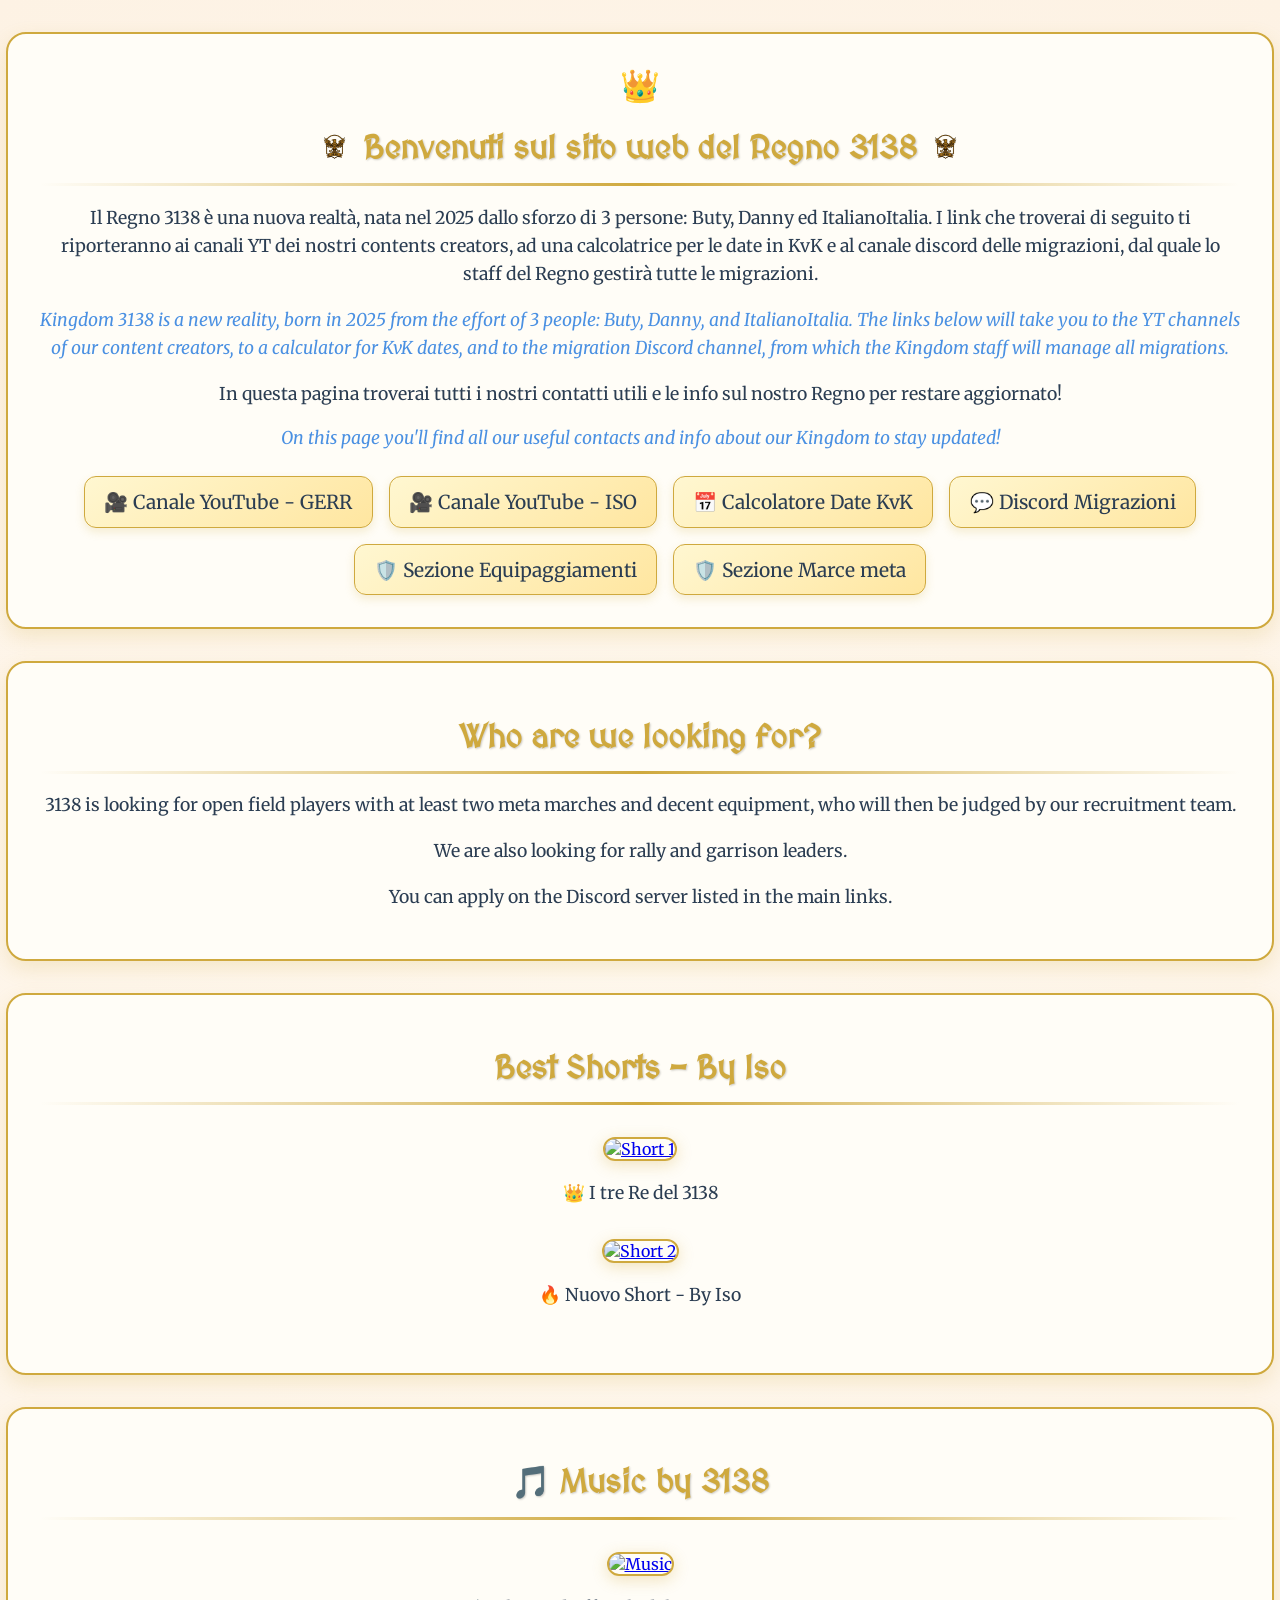
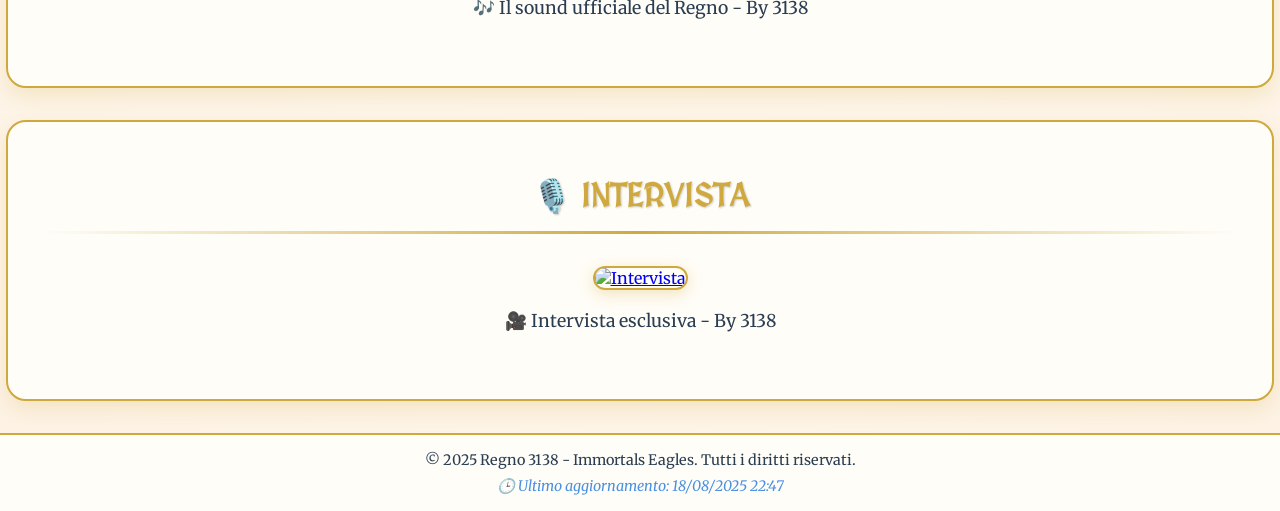
==== index.html @ 0a2ce24f "Update index.html" ====
<!DOCTYPE html>
<html lang="it">
<head>
  <meta charset="UTF-8" />
  <meta name="viewport" content="width=device-width, initial-scale=1" />
  <title>Regno 3138 - Immortals Eagles</title>
  <link href="https://fonts.googleapis.com/css2?family=MedievalSharp&family=Merriweather&display=swap" rel="stylesheet" />
  <style>
    body {
      margin: 0;
      font-family: 'Merriweather', serif;
      background: radial-gradient(circle, #fff9f0 0%, #fdf2e4 100%);
      color: #2b3d52;
      text-align: center;
    }

    h1 {
      font-family: 'MedievalSharp', cursive;
      color: #cfa93e;
      text-shadow: 1px 1px 2px rgba(0,0,0,0.2);
      position: relative;
      margin-bottom: 1rem;
      display: flex;
      align-items: center;
      justify-content: center;
      gap: 10px;
      flex-wrap: wrap;
    }

    h1::before, h1::after {
      content: "";
      position: absolute;
      top: 50%;
      width: 40%;
      height: 2px;
      background: #cfa93e;
    }
    h1::before { left: -45%; }
    h1::after { right: -45%; }

    .title-logo {
      height: 40px;              
      vertical-align: middle;    
      margin: 0 5px;            
      transition: all 0.3s ease; 
    }

    .title-logo:hover {
      filter: drop-shadow(0 0 8px gold);
      transform: scale(1.1);
    }

    @media (max-width: 768px) {
      h1::before, h1::after { width: 25%; }
      .title-logo {
        height: 200px;            
        margin: 0 3px;
      }
    }

    .section-icon {
      font-size: 2rem;
      display: block;
      margin-bottom: 0.5rem;
    }

    .decorative-line {
      width: 100%;
      height: 3px;
      background: linear-gradient(to right, transparent, #cfa93e, transparent);
      margin: 1rem 0;
    }

    .content {
      background: #fffdf7;
      max-width: 1200px;
      margin: 2rem auto;
      padding: 2rem;
      border-radius: 20px;
      border: 2px solid #cfa93e;
      box-shadow: 0 8px 20px rgba(207,169,62,0.2);
      position: relative;
    }

    .content p, .english {
      font-size: 1.1rem;
      line-height: 1.6;
      margin-bottom: 1rem;
    }

    .english {
      font-style: italic;
      color: #4a90e2;
    }

    .links {
      display: flex;
      flex-wrap: wrap;
      justify-content: center;
      gap: 1rem;
      margin-top: 1.5rem;
    }

    .links a, .equip-btn, .marcemeta-btn {
      text-decoration: none;
      font-size: 1.2rem;
      color: #2b3d52;
      background: linear-gradient(145deg, #fff7d1, #ffe6a0);
      border: 1px solid #cfa93e;
      padding: 0.8rem 1.2rem;
      border-radius: 12px;
      transition: all 0.3s ease;
      box-shadow: 0 4px 10px rgba(207,169,62,0.2);
    }

    .links a:hover, .equip-btn:hover, .marcemeta-btn:hover {
      box-shadow: 0 0 20px rgba(207,169,62,0.6);
      transform: translateY(-2px);
    }

    .video-thumb {
      margin: 2rem 0;
      position: relative;
    }

    .video-thumb img {
      max-width: 100%;
      border-radius: 12px;
      border: 2px solid #cfa93e;
      box-shadow: 0 4px 15px rgba(207,169,62,0.3);
      transition: all 0.3s ease;
      cursor: pointer;
    }

    .video-thumb img:hover {
      transform: scale(1.03);
      box-shadow: 0 0 30px rgba(207,169,62,0.6);
    }

    footer {
      padding: 1rem;
      font-size: 0.9rem;
      color: #2b3d52;
      background: #fffdf7;
      border-top: 2px solid #cfa93e;
      margin-top: 2rem;
    }

    .last-update {
      font-style: italic;
      color: #4a90e2;
      margin-top: 0.5rem;
    }
  </style>
</head>
<body>

  <div class="hero"></div>

  <div class="content">
    <span class="section-icon">👑</span>
    <h1>
      <img src="Logo_regno_-Bozza_01-removebg-preview.png" alt="Logo sinistro" class="title-logo">
      Benvenuti sul sito web del Regno 3138
      <img src="Logo_regno_-Bozza_01-removebg-preview.png" alt="Logo destro" class="title-logo">
    </h1>
    <div class="decorative-line"></div>

    <div class="info-text">
      <p>Il Regno 3138 è una nuova realtà, nata nel 2025 dallo sforzo di 3 persone: Buty, Danny ed ItalianoItalia. I link che troverai di seguito ti riporteranno ai canali YT dei nostri contents creators, ad una calcolatrice per le date in KvK e al canale discord delle migrazioni, dal quale lo staff del Regno gestirà tutte le migrazioni.</p>
      <p class="english">Kingdom 3138 is a new reality, born in 2025 from the effort of 3 people: Buty, Danny, and ItalianoItalia. The links below will take you to the YT channels of our content creators, to a calculator for KvK dates, and to the migration Discord channel, from which the Kingdom staff will manage all migrations.</p>
    </div>

    <p>In questa pagina troverai tutti i nostri contatti utili e le info sul nostro Regno per restare aggiornato!</p>
    <div class="english">On this page you'll find all our useful contacts and info about our Kingdom to stay updated!</div>

    <div class="links">
      <a href="https://www.youtube.com/@%E4%B9%A1Gerr%E4%B9%A1" target="_blank">🎥 Canale YouTube - GERR</a>
      <a href="https://www.youtube.com/@ISOLOOO" target="_blank">🎥 Canale YouTube - ISO</a>
      <a href="https://kingdom3138.github.io/Date-per-KvK/" target="_blank">📅 Calcolatore Date KvK</a>
      <a href="https://discord.gg/dydZCmckdP" target="_blank">💬 Discord Migrazioni</a>
      <a href="equipaggiamenti.html" class="equip-btn">🛡️ Sezione Equipaggiamenti</a>
      <a href="marcemeta.html" class="marcemeta-btn">🛡️ Sezione Marce meta</a>
    </div>
  </div>

  <div class="content">
    <h1>Who are we looking for?</h1>
    <div class="decorative-line"></div>
    <p>3138 is looking for open field players with at least two meta marches and decent equipment, who will then be judged by our recruitment team.</p>
    <p>We are also looking for rally and garrison leaders.</p>
    <p>You can apply on the Discord server listed in the main links.</p>
  </div>

  <div class="content">
    <h1>Best Shorts - By Iso</h1>
    <div class="decorative-line"></div>
    <div class="video-thumb">
      <a href="https://youtube.com/shorts/3lt3O8APol4?si=EREkdExGVPR94k1F" target="_blank">
        <img src="https://img.youtube.com/vi/3lt3O8APol4/hqdefault.jpg" alt="Short 1">
      </a>
      <p>👑 I tre Re del 3138</p>
    </div>
    <div class="video-thumb">
      <a href="https://youtube.com/shorts/OZefg3X1F9U?si=MxcsUP7NP-5V9f6Z" target="_blank">
        <img src="https://img.youtube.com/vi/OZefg3X1F9U/hqdefault.jpg" alt="Short 2">
      </a>
      <p>🔥 Nuovo Short - By Iso</p>
    </div>
  </div>

  <div class="content">
    <h1>🎵 Music by 3138</h1>
    <div class="decorative-line"></div>
    <div class="video-thumb">
      <a href="https://youtu.be/6-tFBwxf8fU?si=OIgwzKR4aD-_X9oH" target="_blank">
        <img src="https://img.youtube.com/vi/6-tFBwxf8fU/hqdefault.jpg" alt="Music">
      </a>
      <p>🎶 Il sound ufficiale del Regno - By 3138</p>
    </div>
  </div>

  <div class="content">
    <h1>🎙️ INTERVISTA</h1>
    <div class="decorative-line"></div>
    <div class="video-thumb">
      <a href="https://youtu.be/Iua_PzZO-pk?si=9i5WSzaeyWgLzsgl" target="_blank">
        <img src="https://img.youtube.com/vi/Iua_PzZO-pk/hqdefault.jpg" alt="Intervista">
      </a>
      <p>🎥 Intervista esclusiva - By 3138</p>
    </div>
  </div>

  <footer>
    &copy; 2025 Regno 3138 - Immortals Eagles. Tutti i diritti riservati.
    <div class="last-update">🕒 Ultimo aggiornamento: 18/08/2025 22:47</div>
  </footer>

</body>
</html>
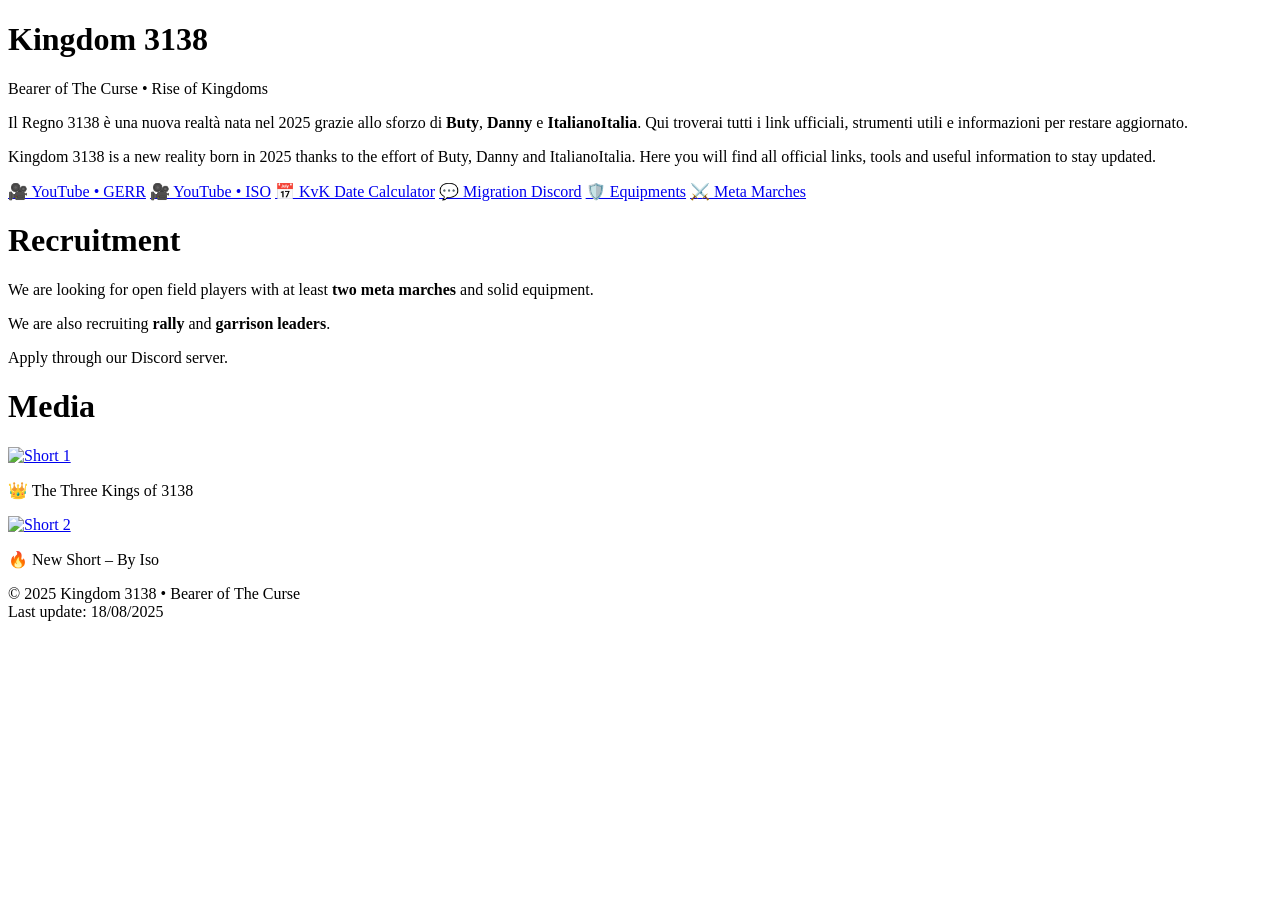
==== commit 0fe1e6e9: "Update index.html" ====
--- a/index.html
+++ b/index.html
@@ -1,245 +1,72 @@
 <!DOCTYPE html>
-<html lang="it">
-<head>
-  <meta charset="UTF-8" />
-  <meta name="viewport" content="width=device-width, initial-scale=1" />
-  <title>Regno 3138 - Immortals Eagles</title>
-  <link href="https://fonts.googleapis.com/css2?family=MedievalSharp&family=Merriweather&display=swap" rel="stylesheet" />
-  <style>
-    body {
-      margin: 0;
-      font-family: 'Merriweather', serif;
-      background: radial-gradient(circle, #fff9f0 0%, #fdf2e4 100%);
-      color: #2b3d52;
-      text-align: center;
-    }
+<div class="content">
+<h1>Kingdom 3138</h1>
+<div class="subtitle">Bearer of The Curse • Rise of Kingdoms</div>
+<div class="decorative-line"></div>
 
-    h1 {
-      font-family: 'MedievalSharp', cursive;
-      color: #cfa93e;
-      text-shadow: 1px 1px 2px rgba(0,0,0,0.2);
-      position: relative;
-      margin-bottom: 1rem;
-      display: flex;
-      align-items: center;
-      justify-content: center;
-      gap: 10px;
-      flex-wrap: wrap;
-    }
 
-    h1::before, h1::after {
-      content: "";
-      position: absolute;
-      top: 50%;
-      width: 40%;
-      height: 2px;
-      background: #cfa93e;
-    }
-    h1::before { left: -45%; }
-    h1::after { right: -45%; }
+<p>
+Il Regno 3138 è una nuova realtà nata nel 2025 grazie allo sforzo di <strong>Buty</strong>, <strong>Danny</strong> e <strong>ItalianoItalia</strong>.
+Qui troverai tutti i link ufficiali, strumenti utili e informazioni per restare aggiornato.
+</p>
 
-    .title-logo {
-      height: 40px;              
-      vertical-align: middle;    
-      margin: 0 5px;            
-      transition: all 0.3s ease; 
-    }
 
-    .title-logo:hover {
-      filter: drop-shadow(0 0 8px gold);
-      transform: scale(1.1);
-    }
+<p class="english">
+Kingdom 3138 is a new reality born in 2025 thanks to the effort of Buty, Danny and ItalianoItalia.
+Here you will find all official links, tools and useful information to stay updated.
+</p>
 
-    @media (max-width: 768px) {
-      h1::before, h1::after { width: 25%; }
-      .title-logo {
-        height: 200px;            
-        margin: 0 3px;
-      }
-    }
 
-    .section-icon {
-      font-size: 2rem;
-      display: block;
-      margin-bottom: 0.5rem;
-    }
+<div class="links">
+<a href="https://www.youtube.com/@%E4%B9%A1Gerr%E4%B9%A1" target="_blank">🎥 YouTube • GERR</a>
+<a href="https://www.youtube.com/@ISOLOOO" target="_blank">🎥 YouTube • ISO</a>
+<a href="https://kingdom3138.github.io/Date-per-KvK/" target="_blank">📅 KvK Date Calculator</a>
+<a href="https://discord.gg/dydZCmckdP" target="_blank">💬 Migration Discord</a>
+<a href="equipaggiamenti.html">🛡️ Equipments</a>
+<a href="marcemeta.html">⚔️ Meta Marches</a>
+</div>
+</div>
 
-    .decorative-line {
-      width: 100%;
-      height: 3px;
-      background: linear-gradient(to right, transparent, #cfa93e, transparent);
-      margin: 1rem 0;
-    }
 
-    .content {
-      background: #fffdf7;
-      max-width: 1200px;
-      margin: 2rem auto;
-      padding: 2rem;
-      border-radius: 20px;
-      border: 2px solid #cfa93e;
-      box-shadow: 0 8px 20px rgba(207,169,62,0.2);
-      position: relative;
-    }
+<!-- RECRUITMENT -->
+<div class="content">
+<h1>Recruitment</h1>
+<div class="decorative-line"></div>
+<p>We are looking for open field players with at least <strong>two meta marches</strong> and solid equipment.</p>
+<p>We are also recruiting <strong>rally</strong> and <strong>garrison leaders</strong>.</p>
+<p class="english">Apply through our Discord server.</p>
+</div>
 
-    .content p, .english {
-      font-size: 1.1rem;
-      line-height: 1.6;
-      margin-bottom: 1rem;
-    }
 
-    .english {
-      font-style: italic;
-      color: #4a90e2;
-    }
+<!-- MEDIA -->
+<div class="content">
+<h1>Media</h1>
+<div class="decorative-line"></div>
 
-    .links {
-      display: flex;
-      flex-wrap: wrap;
-      justify-content: center;
-      gap: 1rem;
-      margin-top: 1.5rem;
-    }
 
-    .links a, .equip-btn, .marcemeta-btn {
-      text-decoration: none;
-      font-size: 1.2rem;
-      color: #2b3d52;
-      background: linear-gradient(145deg, #fff7d1, #ffe6a0);
-      border: 1px solid #cfa93e;
-      padding: 0.8rem 1.2rem;
-      border-radius: 12px;
-      transition: all 0.3s ease;
-      box-shadow: 0 4px 10px rgba(207,169,62,0.2);
-    }
+<div class="video-thumb">
+<a href="https://youtube.com/shorts/3lt3O8APol4" target="_blank">
+<img src="https://img.youtube.com/vi/3lt3O8APol4/hqdefault.jpg" alt="Short 1">
+</a>
+<p>👑 The Three Kings of 3138</p>
+</div>
 
-    .links a:hover, .equip-btn:hover, .marcemeta-btn:hover {
-      box-shadow: 0 0 20px rgba(207,169,62,0.6);
-      transform: translateY(-2px);
-    }
 
-    .video-thumb {
-      margin: 2rem 0;
-      position: relative;
-    }
+<div class="video-thumb">
+<a href="https://youtube.com/shorts/OZefg3X1F9U" target="_blank">
+<img src="https://img.youtube.com/vi/OZefg3X1F9U/hqdefault.jpg" alt="Short 2">
+</a>
+<p>🔥 New Short – By Iso</p>
+</div>
+</div>
 
-    .video-thumb img {
-      max-width: 100%;
-      border-radius: 12px;
-      border: 2px solid #cfa93e;
-      box-shadow: 0 4px 15px rgba(207,169,62,0.3);
-      transition: all 0.3s ease;
-      cursor: pointer;
-    }
 
-    .video-thumb img:hover {
-      transform: scale(1.03);
-      box-shadow: 0 0 30px rgba(207,169,62,0.6);
-    }
+<!-- FOOTER -->
+<footer>
+&copy; 2025 Kingdom 3138 • Bearer of The Curse
+<div class="last-update">Last update: 18/08/2025</div>
+</footer>
 
-    footer {
-      padding: 1rem;
-      font-size: 0.9rem;
-      color: #2b3d52;
-      background: #fffdf7;
-      border-top: 2px solid #cfa93e;
-      margin-top: 2rem;
-    }
-
-    .last-update {
-      font-style: italic;
-      color: #4a90e2;
-      margin-top: 0.5rem;
-    }
-  </style>
-</head>
-<body>
-
-  <div class="hero"></div>
-
-  <div class="content">
-    <span class="section-icon">👑</span>
-    <h1>
-      <img src="Logo_regno_-Bozza_01-removebg-preview.png" alt="Logo sinistro" class="title-logo">
-      Benvenuti sul sito web del Regno 3138
-      <img src="Logo_regno_-Bozza_01-removebg-preview.png" alt="Logo destro" class="title-logo">
-    </h1>
-    <div class="decorative-line"></div>
-
-    <div class="info-text">
-      <p>Il Regno 3138 è una nuova realtà, nata nel 2025 dallo sforzo di 3 persone: Buty, Danny ed ItalianoItalia. I link che troverai di seguito ti riporteranno ai canali YT dei nostri contents creators, ad una calcolatrice per le date in KvK e al canale discord delle migrazioni, dal quale lo staff del Regno gestirà tutte le migrazioni.</p>
-      <p class="english">Kingdom 3138 is a new reality, born in 2025 from the effort of 3 people: Buty, Danny, and ItalianoItalia. The links below will take you to the YT channels of our content creators, to a calculator for KvK dates, and to the migration Discord channel, from which the Kingdom staff will manage all migrations.</p>
-    </div>
-
-    <p>In questa pagina troverai tutti i nostri contatti utili e le info sul nostro Regno per restare aggiornato!</p>
-    <div class="english">On this page you'll find all our useful contacts and info about our Kingdom to stay updated!</div>
-
-    <div class="links">
-      <a href="https://www.youtube.com/@%E4%B9%A1Gerr%E4%B9%A1" target="_blank">🎥 Canale YouTube - GERR</a>
-      <a href="https://www.youtube.com/@ISOLOOO" target="_blank">🎥 Canale YouTube - ISO</a>
-      <a href="https://kingdom3138.github.io/Date-per-KvK/" target="_blank">📅 Calcolatore Date KvK</a>
-      <a href="https://discord.gg/dydZCmckdP" target="_blank">💬 Discord Migrazioni</a>
-      <a href="equipaggiamenti.html" class="equip-btn">🛡️ Sezione Equipaggiamenti</a>
-      <a href="marcemeta.html" class="marcemeta-btn">🛡️ Sezione Marce meta</a>
-    </div>
-  </div>
-
-  <div class="content">
-    <h1>Who are we looking for?</h1>
-    <div class="decorative-line"></div>
-    <p>3138 is looking for open field players with at least two meta marches and decent equipment, who will then be judged by our recruitment team.</p>
-    <p>We are also looking for rally and garrison leaders.</p>
-    <p>You can apply on the Discord server listed in the main links.</p>
-  </div>
-
-  <div class="content">
-    <h1>Best Shorts - By Iso</h1>
-    <div class="decorative-line"></div>
-    <div class="video-thumb">
-      <a href="https://youtube.com/shorts/3lt3O8APol4?si=EREkdExGVPR94k1F" target="_blank">
-        <img src="https://img.youtube.com/vi/3lt3O8APol4/hqdefault.jpg" alt="Short 1">
-      </a>
-      <p>👑 I tre Re del 3138</p>
-    </div>
-    <div class="video-thumb">
-      <a href="https://youtube.com/shorts/OZefg3X1F9U?si=MxcsUP7NP-5V9f6Z" target="_blank">
-        <img src="https://img.youtube.com/vi/OZefg3X1F9U/hqdefault.jpg" alt="Short 2">
-      </a>
-      <p>🔥 Nuovo Short - By Iso</p>
-    </div>
-  </div>
-
-  <div class="content">
-    <h1>🎵 Music by 3138</h1>
-    <div class="decorative-line"></div>
-    <div class="video-thumb">
-      <a href="https://youtu.be/6-tFBwxf8fU?si=OIgwzKR4aD-_X9oH" target="_blank">
-        <img src="https://img.youtube.com/vi/6-tFBwxf8fU/hqdefault.jpg" alt="Music">
-      </a>
-      <p>🎶 Il sound ufficiale del Regno - By 3138</p>
-    </div>
-  </div>
-
-  <div class="content">
-    <h1>🎙️ INTERVISTA</h1>
-    <div class="decorative-line"></div>
-    <div class="video-thumb">
-      <a href="https://youtu.be/Iua_PzZO-pk?si=9i5WSzaeyWgLzsgl" target="_blank">
-        <img src="https://img.youtube.com/vi/Iua_PzZO-pk/hqdefault.jpg" alt="Intervista">
-      </a>
-      <p>🎥 Intervista esclusiva - By 3138</p>
-    </div>
-  </div>
-
-  <footer>
-    &copy; 2025 Regno 3138 - Immortals Eagles. Tutti i diritti riservati.
-    <div class="last-update">🕒 Ultimo aggiornamento: 18/08/2025 22:47</div>
-  </footer>
 
 </body>
 </html>
-
-
-
-
-
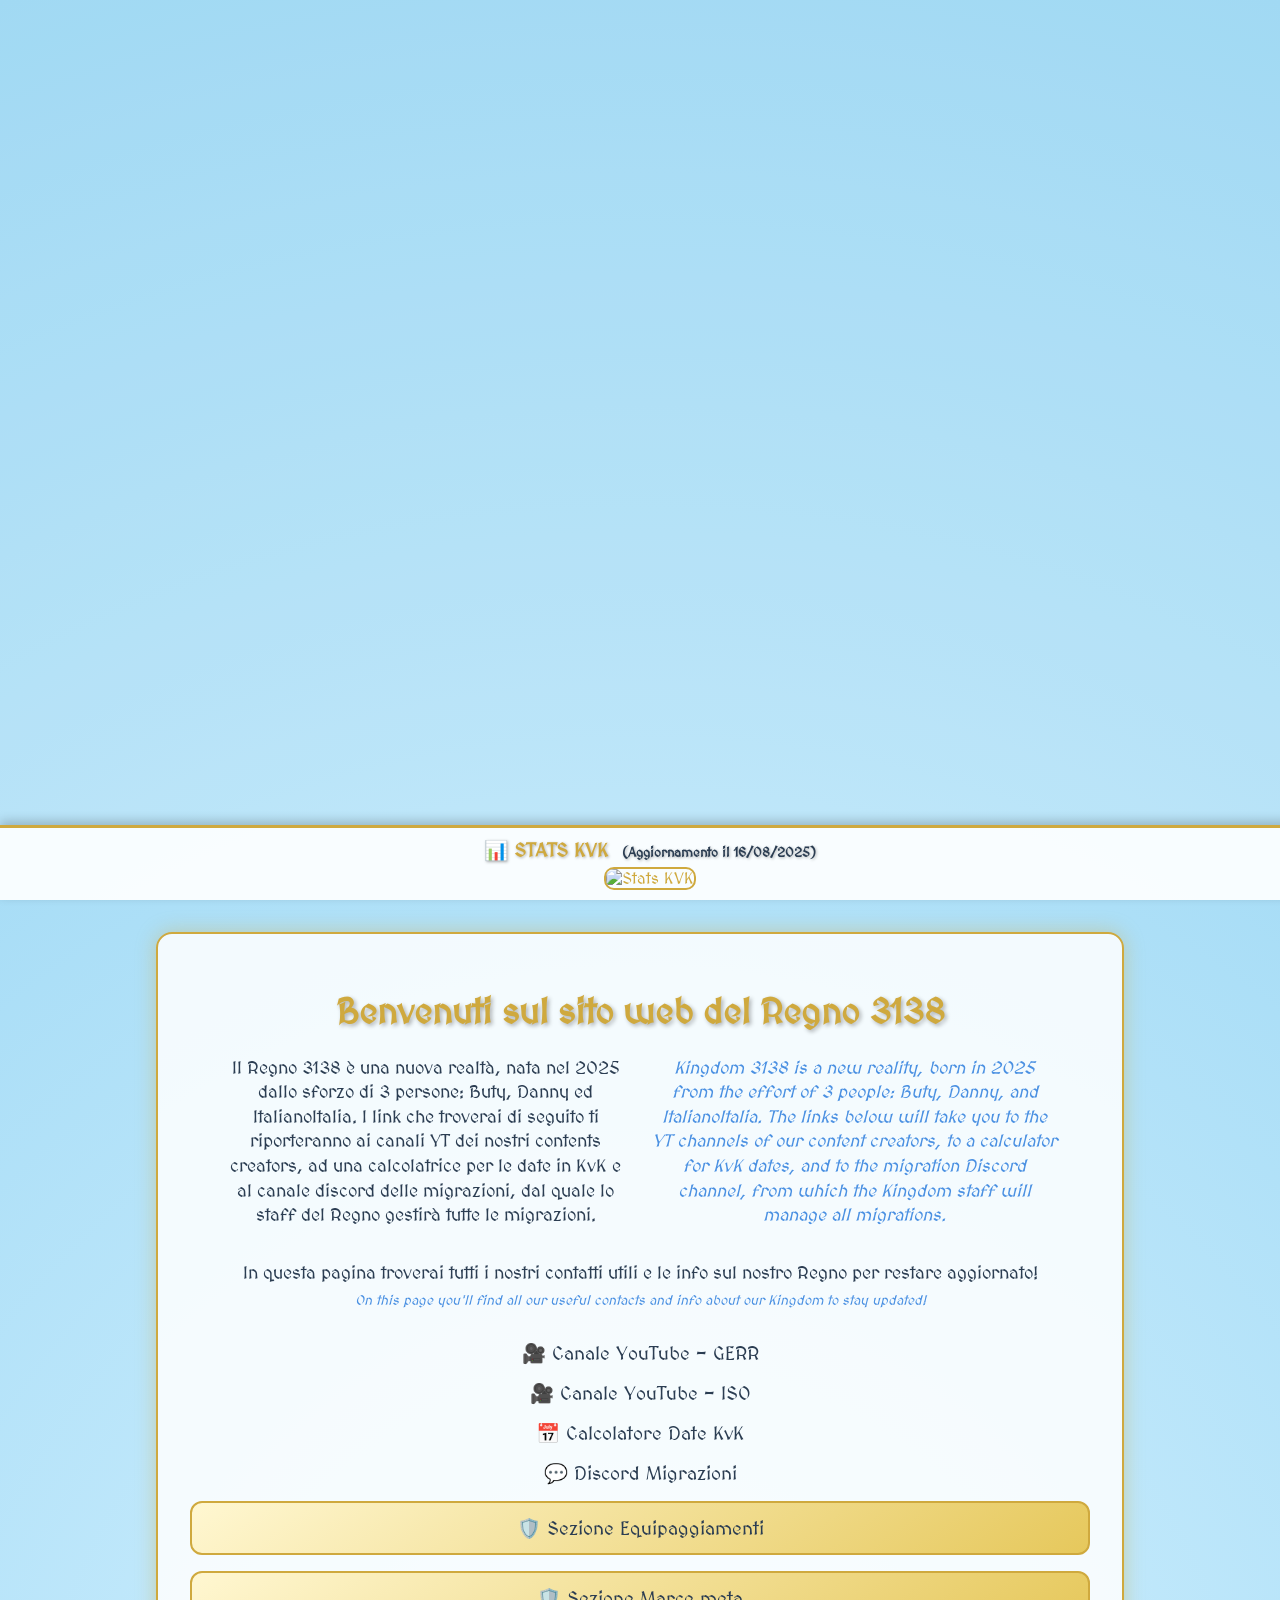
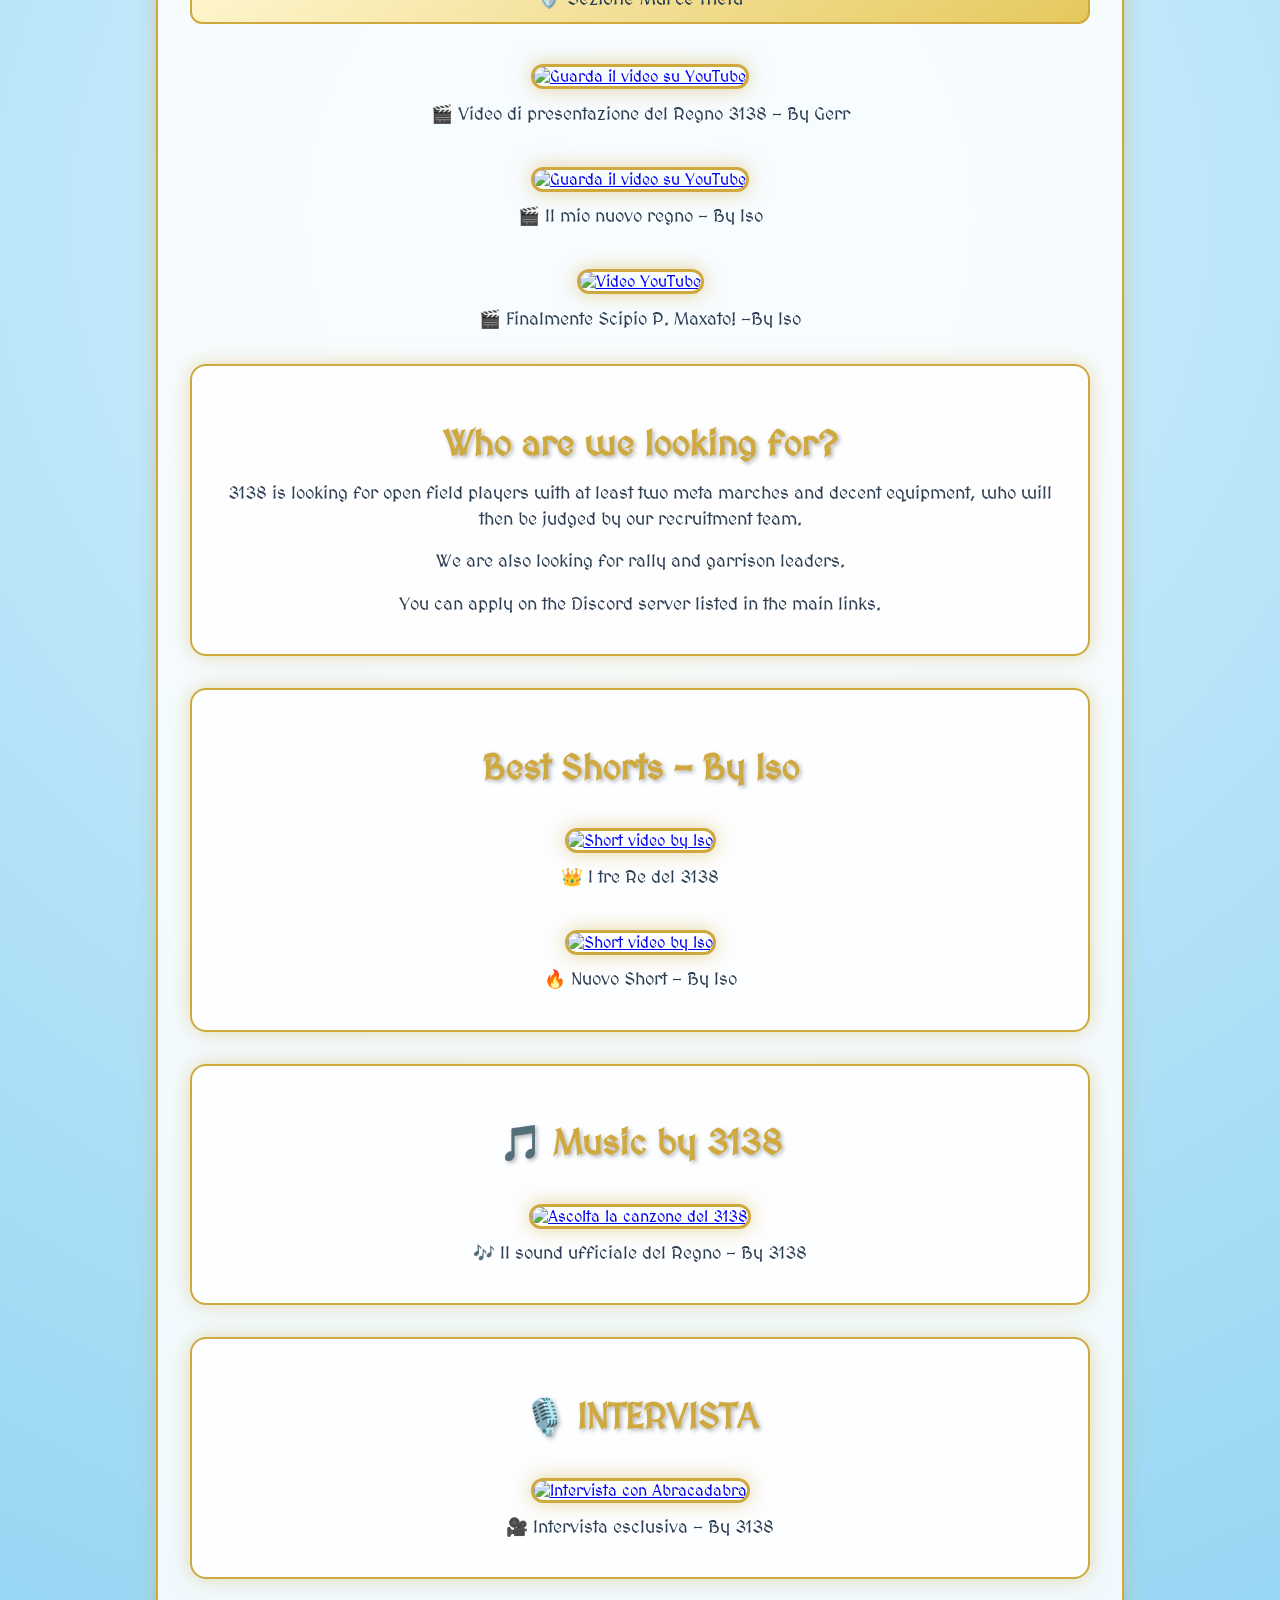
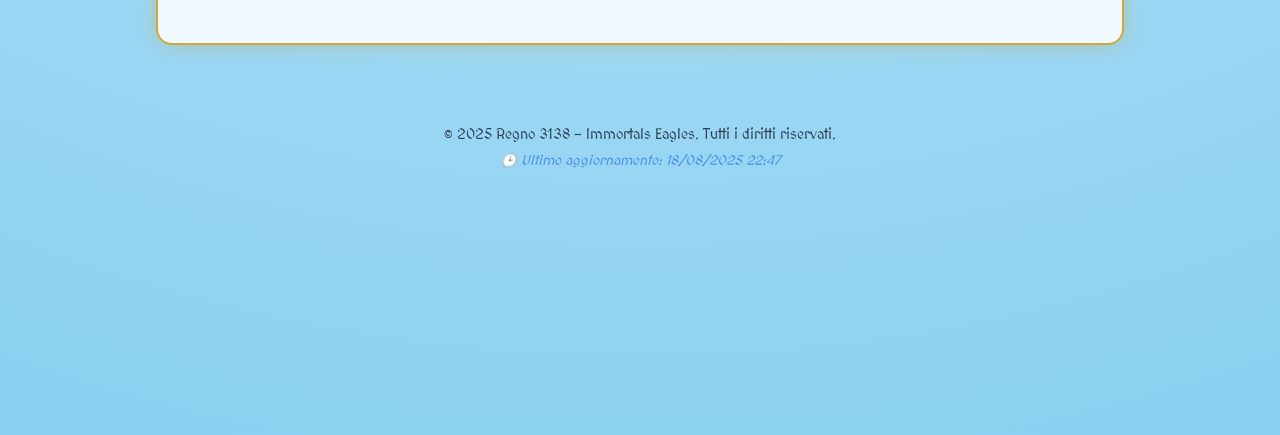
==== commit 6b175680: "Update index.html" ====
--- a/index.html
+++ b/index.html
@@ -1,72 +1,347 @@
 <!DOCTYPE html>
-<div class="content">
-<h1>Kingdom 3138</h1>
-<div class="subtitle">Bearer of The Curse • Rise of Kingdoms</div>
-<div class="decorative-line"></div>
-
-
-<p>
-Il Regno 3138 è una nuova realtà nata nel 2025 grazie allo sforzo di <strong>Buty</strong>, <strong>Danny</strong> e <strong>ItalianoItalia</strong>.
-Qui troverai tutti i link ufficiali, strumenti utili e informazioni per restare aggiornato.
-</p>
-
-
-<p class="english">
-Kingdom 3138 is a new reality born in 2025 thanks to the effort of Buty, Danny and ItalianoItalia.
-Here you will find all official links, tools and useful information to stay updated.
-</p>
-
-
-<div class="links">
-<a href="https://www.youtube.com/@%E4%B9%A1Gerr%E4%B9%A1" target="_blank">🎥 YouTube • GERR</a>
-<a href="https://www.youtube.com/@ISOLOOO" target="_blank">🎥 YouTube • ISO</a>
-<a href="https://kingdom3138.github.io/Date-per-KvK/" target="_blank">📅 KvK Date Calculator</a>
-<a href="https://discord.gg/dydZCmckdP" target="_blank">💬 Migration Discord</a>
-<a href="equipaggiamenti.html">🛡️ Equipments</a>
-<a href="marcemeta.html">⚔️ Meta Marches</a>
-</div>
-</div>
-
-
-<!-- RECRUITMENT -->
-<div class="content">
-<h1>Recruitment</h1>
-<div class="decorative-line"></div>
-<p>We are looking for open field players with at least <strong>two meta marches</strong> and solid equipment.</p>
-<p>We are also recruiting <strong>rally</strong> and <strong>garrison leaders</strong>.</p>
-<p class="english">Apply through our Discord server.</p>
-</div>
-
-
-<!-- MEDIA -->
-<div class="content">
-<h1>Media</h1>
-<div class="decorative-line"></div>
-
-
-<div class="video-thumb">
-<a href="https://youtube.com/shorts/3lt3O8APol4" target="_blank">
-<img src="https://img.youtube.com/vi/3lt3O8APol4/hqdefault.jpg" alt="Short 1">
-</a>
-<p>👑 The Three Kings of 3138</p>
-</div>
-
-
-<div class="video-thumb">
-<a href="https://youtube.com/shorts/OZefg3X1F9U" target="_blank">
-<img src="https://img.youtube.com/vi/OZefg3X1F9U/hqdefault.jpg" alt="Short 2">
-</a>
-<p>🔥 New Short – By Iso</p>
-</div>
-</div>
-
-
-<!-- FOOTER -->
-<footer>
-&copy; 2025 Kingdom 3138 • Bearer of The Curse
-<div class="last-update">Last update: 18/08/2025</div>
-</footer>
-
-
+<html lang="it">
+<head>
+  <meta charset="UTF-8" />
+  <meta name="viewport" content="width=device-width, initial-scale=1" />
+  <title>Regno 3138 - Immortals Eagles</title>
+  <link href="https://fonts.googleapis.com/css2?family=MedievalSharp&display=swap" rel="stylesheet" />
+  <style>
+    body {
+      margin: 0;
+      font-family: 'MedievalSharp', cursive;
+      background: radial-gradient(circle, #d4f1ff 0%, #89cff0 100%);
+      color: #cfa93e;
+      text-align: center;
+      padding-bottom: 250px;
+    }
+
+    .hero {
+      position: relative;
+      background: url('sfondo.png') no-repeat center top;
+      background-size: contain;
+      height: 100vh;
+      width: 100%;
+    }
+
+    .hero::after {
+      content: "";
+      position: absolute;
+      top: 0;
+      left: 0;
+      right: 0;
+      bottom: 0;
+      background: rgba(255, 255, 255, 0.2);
+      z-index: 1;
+    }
+
+    @media (max-width: 768px) {
+      .hero {
+        background-size: contain;
+        height: auto;
+        padding-top: 60%;
+      }
+    }
+
+    .content {
+      position: relative;
+      z-index: 2;
+      padding: 2rem;
+      background: rgba(255, 255, 255, 0.85);
+      border: 2px solid #cfa93e;
+      border-radius: 16px;
+      box-shadow: 0 0 20px rgba(207, 169, 62, 0.4);
+      margin: 2rem auto;
+      max-width: 900px;
+    }
+
+    .content h1 {
+      font-size: 2.2rem;
+      margin-bottom: 1rem;
+      color: #cfa93e;
+      text-shadow: 2px 2px 4px rgba(0,0,0,0.3);
+      word-wrap: break-word;
+      overflow-wrap: break-word;
+    }
+
+    @media (max-width: 480px) {
+      .content h1 {
+        font-size: 1.6rem;
+      }
+    }
+
+    .update-date {
+      font-size: 0.8rem;
+      color: #4a90e2;
+      font-style: italic;
+      margin-left: 10px;
+    }
+
+    .content p {
+      margin-top: 1rem;
+      margin-bottom: 0.3rem;
+      color: #2b3d52;
+      font-size: 1.1rem;
+      line-height: 1.5;
+    }
+
+    .english {
+      font-size: 0.85rem;
+      color: #4a90e2;
+      font-style: italic;
+      margin-bottom: 1rem;
+    }
+
+    .links {
+      margin-top: 2rem;
+      display: flex;
+      flex-direction: column;
+      gap: 1rem;
+    }
+
+    .links a {
+      color: #2b3d52;
+      text-decoration: none;
+      font-size: 1.2rem;
+      transition: all 0.3s ease;
+    }
+
+    .links a:hover {
+      color: #cfa93e;
+      text-shadow: 0 0 6px rgba(207,169,62,0.6);
+    }
+
+    .equip-btn, .marcemeta-btn {
+      display: inline-block;
+      background: linear-gradient(145deg, #fff7d1, #e6c85c);
+      border: 2px solid #cfa93e;
+      padding: 0.8rem 1.2rem;
+      border-radius: 12px;
+      font-family: 'MedievalSharp', cursive;
+      color: #2b2b2b;
+      font-size: 1.2rem;
+      text-decoration: none;
+      transition: all 0.3s ease;
+    }
+
+    .equip-btn:hover, .marcemeta-btn:hover {
+      background: linear-gradient(145deg, #ffe88a, #d4b34a);
+      color: #000;
+      box-shadow: 0 0 20px rgba(207,169,62,0.8);
+    }
+
+    footer {
+      margin-top: 4rem;
+      padding: 1rem;
+      font-size: 0.9rem;
+      color: #2b3d52;
+    }
+
+    .last-update {
+      margin-top: 0.5rem;
+      font-size: 0.85rem;
+      color: #4a90e2;
+      font-style: italic;
+    }
+
+    .info-text {
+      display: flex;
+      justify-content: center;
+      gap: 1.5rem;
+      flex-wrap: wrap;
+      margin-top: 1.5rem;
+      margin-bottom: 2rem;
+      color: #2b3d52;
+      font-size: 1.1rem;
+      font-style: normal;
+    }
+
+    .info-text p {
+      margin: 0;
+      max-width: 45%;
+      line-height: 1.4;
+    }
+
+    .info-text .english {
+      color: #4a90e2;
+    }
+
+    @media (max-width: 600px) {
+      .info-text {
+        flex-direction: column;
+        align-items: center;
+      }
+
+      .info-text p {
+        max-width: 90%;
+        margin-bottom: 1rem;
+      }
+    }
+
+    .video-thumb {
+      margin-top: 2.5rem;
+      text-align: center;
+    }
+
+    .video-thumb img {
+      width: 100%;
+      max-width: 560px;
+      border-radius: 12px;
+      border: 3px solid #cfa93e;
+      box-shadow: 0 0 20px rgba(207, 169, 62, 0.5);
+      transition: transform 0.3s ease, box-shadow 0.3s ease;
+      cursor: pointer;
+    }
+
+    .video-thumb img:hover {
+      transform: scale(1.03);
+      box-shadow: 0 0 30px rgba(207, 169, 62, 0.8);
+    }
+
+    .video-thumb p {
+      margin-top: 0.7rem;
+      color: #2b3d52;
+      font-size: 1.1rem;
+    }
+
+    .stats-banner {
+      position: fixed;
+      bottom: 0;
+      left: 0;
+      width: 100%;
+      background: rgba(255, 255, 255, 0.9);
+      border-top: 3px solid #cfa93e;
+      text-align: center;
+      z-index: 9999;
+      padding: 10px;
+      box-shadow: 0 -4px 10px rgba(0,0,0,0.2);
+    }
+
+    .stats-banner h1 {
+      margin: 0;
+      font-size: 1.2rem;
+      color: #cfa93e;
+      text-shadow: 1px 1px 3px rgba(0,0,0,0.3);
+    }
+
+    .stats-banner h1 span {
+      font-size: 0.8rem;
+      color: #2b3d52;
+      margin-left: 8px;
+    }
+
+    .stats-banner img {
+      max-height: 200px;
+      width: auto;
+      margin-top: 5px;
+      border-radius: 10px;
+      border: 2px solid #cfa93e;
+    }
+  </style>
+</head>
+<body>
+  <div class="hero"></div>
+
+  <div class="content">
+    <h1>Benvenuti sul sito web del Regno 3138</h1>
+    
+    <div class="info-text">
+      <p>Il Regno 3138 è una nuova realtà, nata nel 2025 dallo sforzo di 3 persone: Buty, Danny ed ItalianoItalia. I link che troverai di seguito ti riporteranno ai canali YT dei nostri contents creators, ad una calcolatrice per le date in KvK e al canale discord delle migrazioni, dal quale lo staff del Regno gestirà tutte le migrazioni.</p>
+      <p class="english">Kingdom 3138 is a new reality, born in 2025 from the effort of 3 people: Buty, Danny, and ItalianoItalia. The links below will take you to the YT channels of our content creators, to a calculator for KvK dates, and to the migration Discord channel, from which the Kingdom staff will manage all migrations.</p>
+    </div>
+
+    <p>In questa pagina troverai tutti i nostri contatti utili e le info sul nostro Regno per restare aggiornato!</p>
+    <div class="english">On this page you'll find all our useful contacts and info about our Kingdom to stay updated!</div>
+
+    <div class="links">
+      <a href="https://www.youtube.com/@%E4%B9%A1Gerr%E4%B9%A1" target="_blank">🎥 Canale YouTube - GERR</a>
+      <a href="https://www.youtube.com/@ISOLOOO" target="_blank">🎥 Canale YouTube - ISO</a>
+      <a href="https://kingdom3138.github.io/Date-per-KvK/" target="_blank">📅 Calcolatore Date KvK</a>
+      <a href="https://discord.gg/dydZCmckdP" target="_blank">💬 Discord Migrazioni</a>
+      <a href="equipaggiamenti.html" class="equip-btn">🛡️ Sezione Equipaggiamenti</a>
+      <a href="marcemeta.html" class="marcemeta-btn">🛡️ Sezione Marce meta</a>
+    </div>
+
+    <div class="video-thumb">
+      <a href="https://youtu.be/rk3gC8dL9BE" target="_blank">
+        <img src="https://img.youtube.com/vi/rk3gC8dL9BE/hqdefault.jpg" alt="Guarda il video su YouTube">
+      </a>
+      <p>🎬 Video di presentazione del Regno 3138 - By Gerr</p>
+    </div>
+
+    <div class="video-thumb">
+      <a href="https://youtu.be/47DsW-M0Mp8?si=R1xuYLdx2qYaVECh" target="_blank" rel="noopener noreferrer">
+        <img src="https://img.youtube.com/vi/47DsW-M0Mp8/hqdefault.jpg" alt="Guarda il video su YouTube">
+      </a>
+      <p>🎬 Il mio nuovo regno - By Iso</p>
+    </div>
+
+    <div class="video-thumb">
+      <a href="https://youtu.be/9YFbZu1n0p4?si=nL4AH-gMHZbwFGO6" target="_blank" rel="noopener noreferrer">
+        <img src="https://img.youtube.com/vi/9YFbZu1n0p4/hqdefault.jpg" alt="Video YouTube">
+      </a>
+      <p>🎬 Finalmente Scipio P. Maxato! -By Iso</p>
+    </div>
+
+    <div class="content">
+      <h1>Who are we looking for?</h1>
+      <p>
+        3138 is looking for open field players with at least two meta marches and decent equipment, 
+        who will then be judged by our recruitment team.
+      </p>
+      <p>
+        We are also looking for rally and garrison leaders.
+      </p>
+      <p>
+        You can apply on the Discord server listed in the main links.
+      </p>
+    </div>
+
+    <div class="content">
+      <h1>Best Shorts - By Iso</h1>
+      <div class="video-thumb">
+        <a href="https://youtube.com/shorts/3lt3O8APol4?si=EREkdExGVPR94k1F" target="_blank" rel="noopener noreferrer">
+          <img src="https://img.youtube.com/vi/3lt3O8APol4/hqdefault.jpg" alt="Short video by Iso">
+        </a>
+        <p>👑 I tre Re del 3138</p>
+      </div>
+    <div class="video-thumb">
+      <a href="https://youtube.com/shorts/OZefg3X1F9U?si=MxcsUP7NP-5V9f6Z" target="_blank" rel="noopener noreferrer">
+        <img src="https://img.youtube.com/vi/OZefg3X1F9U/hqdefault.jpg" alt="Short video by Iso">
+      </a>
+      <p>🔥 Nuovo Short - By Iso</p>
+    </div>
+  </div>
+
+    <div class="content">
+      <h1>🎵 Music by 3138</h1>
+      <div class="video-thumb">
+        <a href="https://youtu.be/6-tFBwxf8fU?si=OIgwzKR4aD-_X9oH" target="_blank" rel="noopener noreferrer">
+          <img src="https://img.youtube.com/vi/6-tFBwxf8fU/hqdefault.jpg" alt="Ascolta la canzone del 3138">
+        </a>
+        <p>🎶 Il sound ufficiale del Regno - By 3138</p>
+      </div>
+    </div>
+
+    <div class="content">
+      <h1>🎙️ INTERVISTA </h1>
+      <div class="video-thumb">
+        <a href="https://youtu.be/Iua_PzZO-pk?si=9i5WSzaeyWgLzsgl" target="_blank" rel="noopener noreferrer">
+          <img src="https://img.youtube.com/vi/Iua_PzZO-pk/hqdefault.jpg" alt="Intervista con Abracadabra">
+        </a>
+        <p>🎥 Intervista esclusiva - By 3138</p>
+      </div>
+    </div>
+
+  </div>
+
+  <div class="stats-banner">
+    <h1>📊 STATS KVK <span>(Aggiornamento il 16/08/2025)</span></h1>
+    <img src="stats_zone5.png" alt="Stats KVK">
+  </div>
+
+  <footer>
+    &copy; 2025 Regno 3138 - Immortals Eagles. Tutti i diritti riservati.
+    <div class="last-update">🕒 Ultimo aggiornamento: <span id="last-update">18/08/2025 22:47</span></div>
+  </footer>
 </body>
 </html>
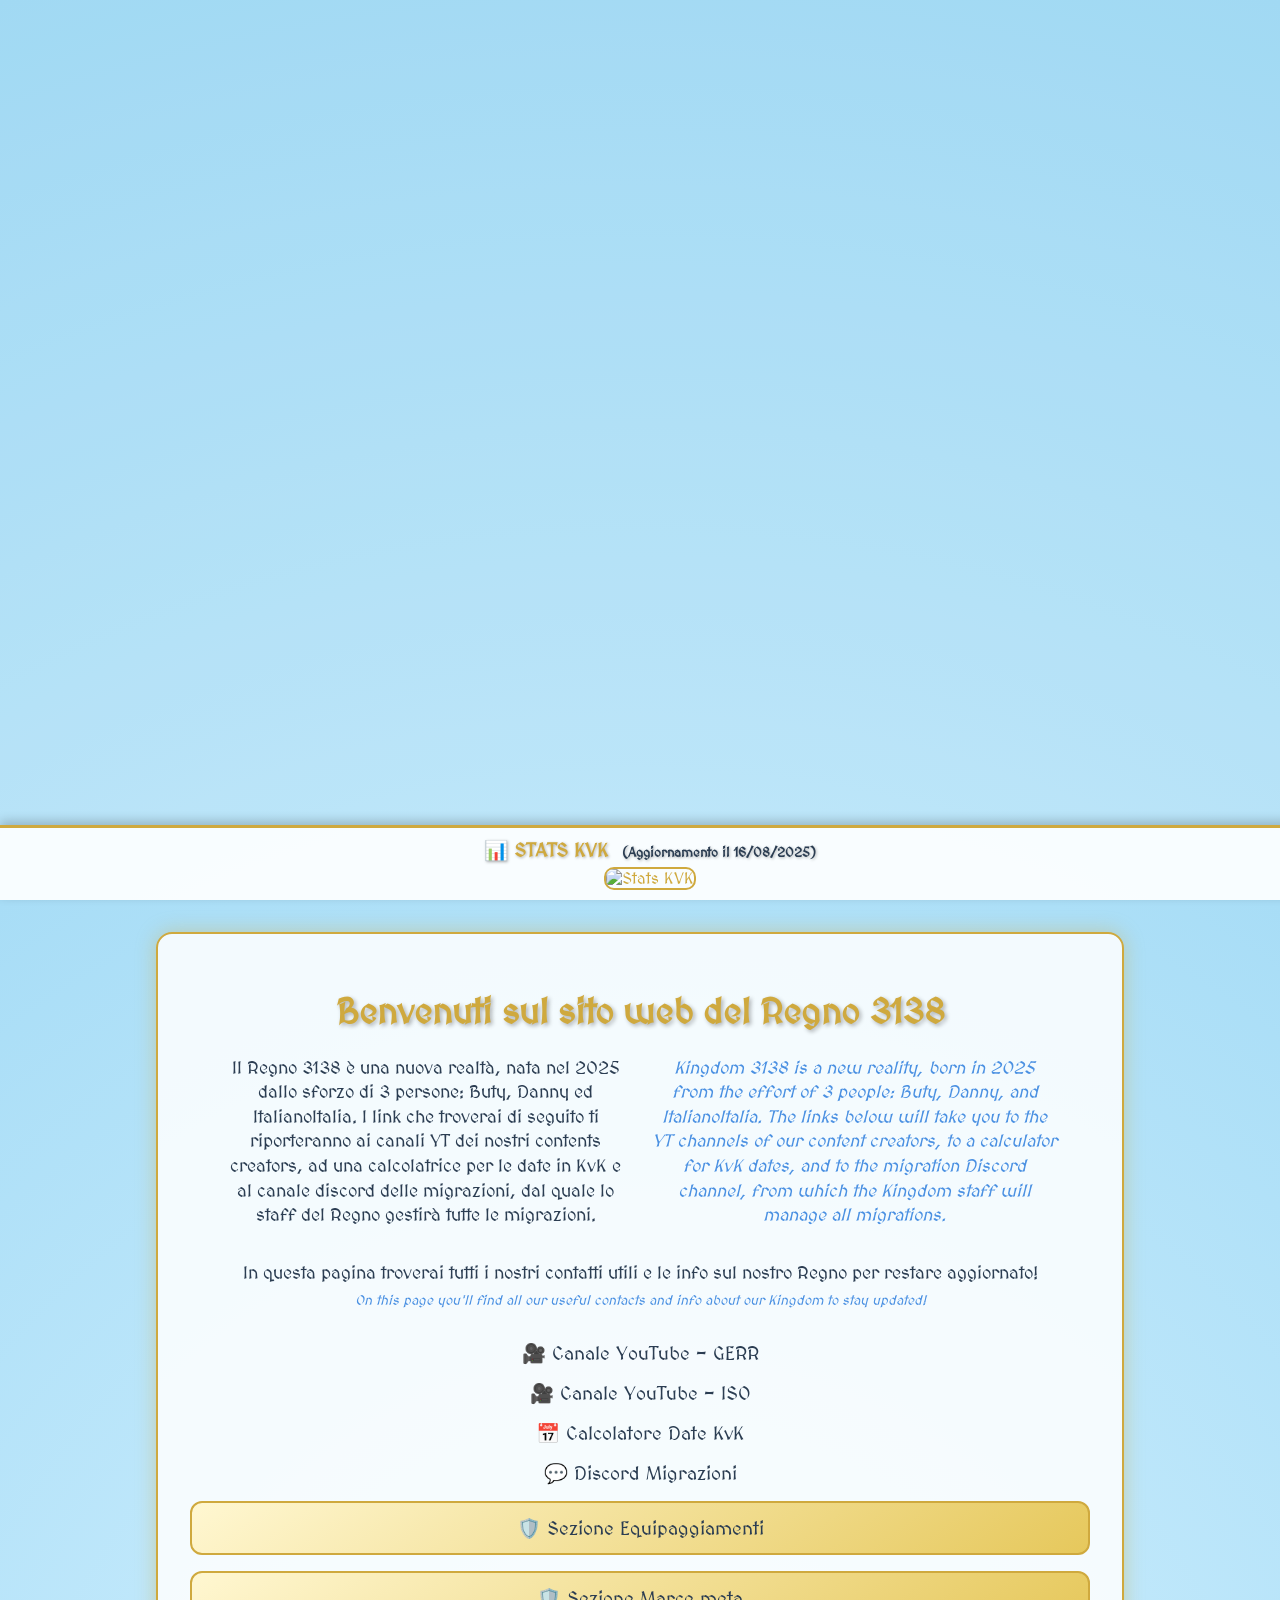
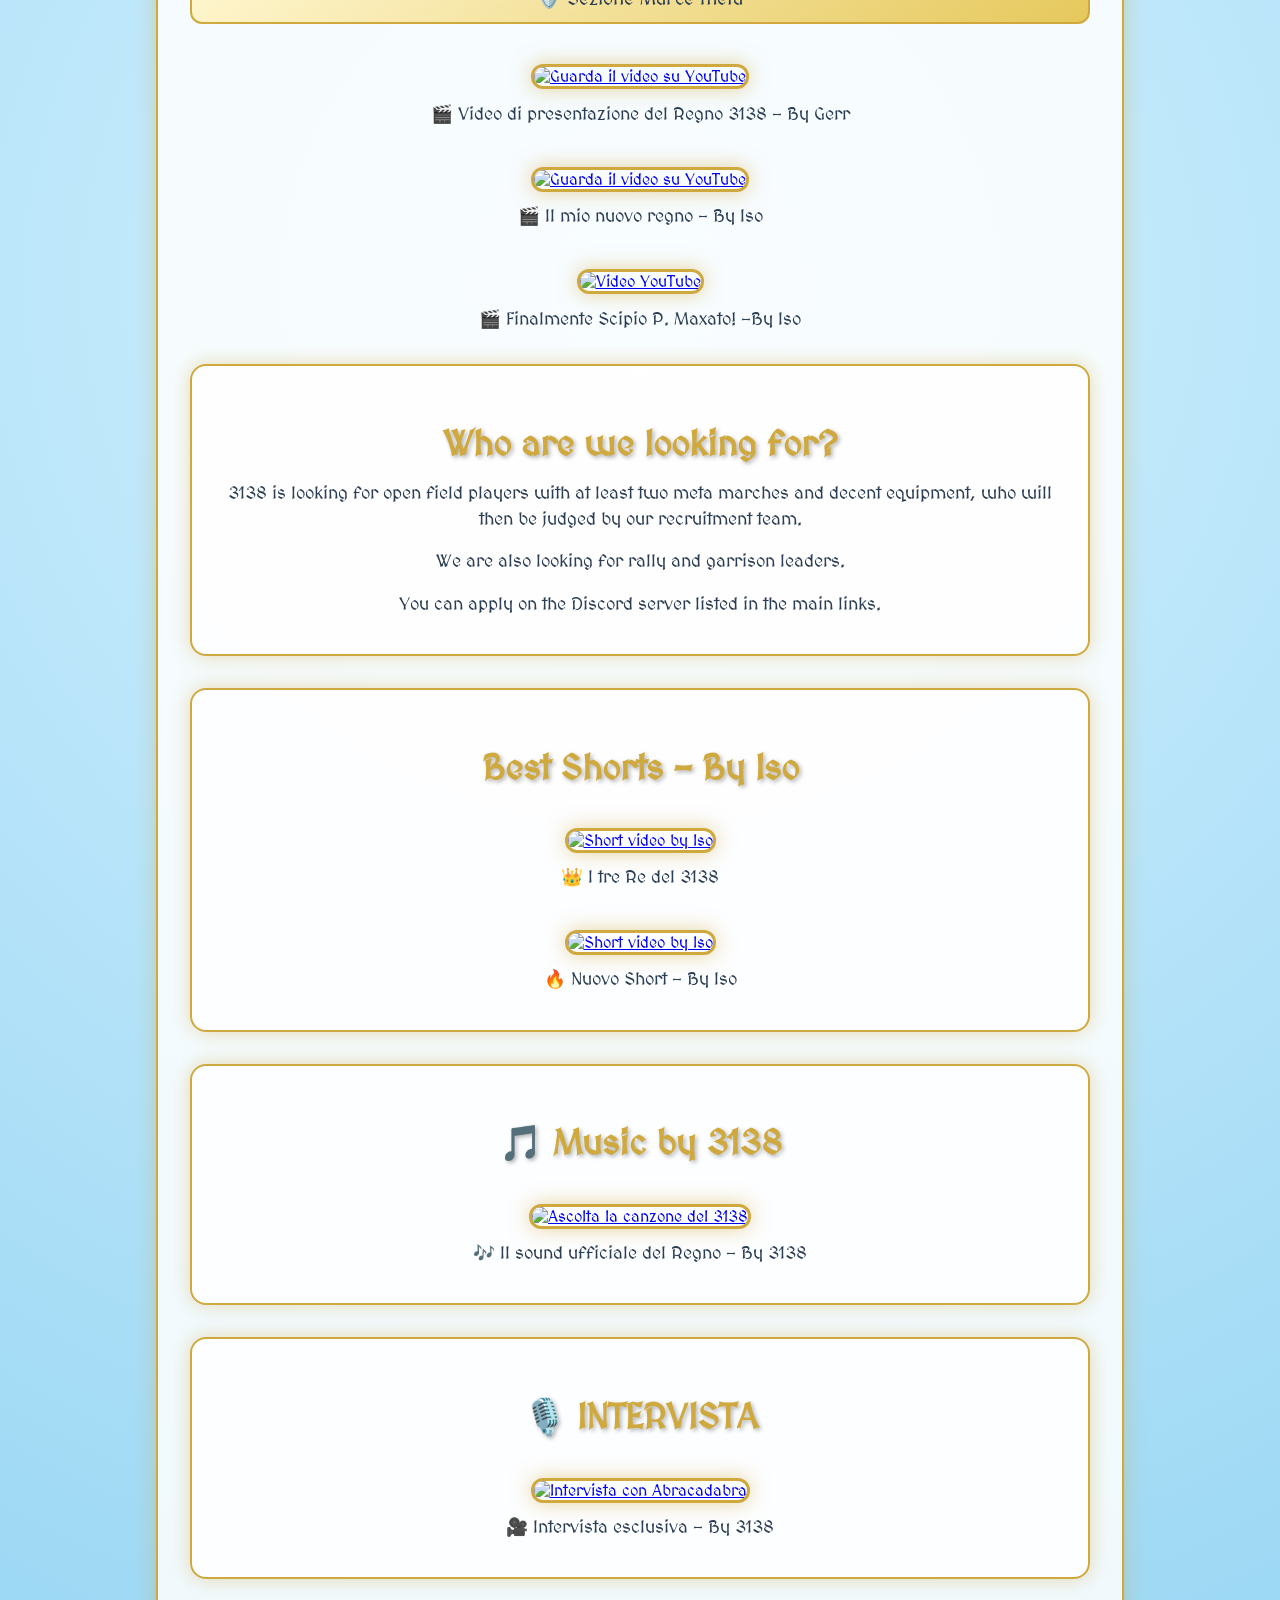
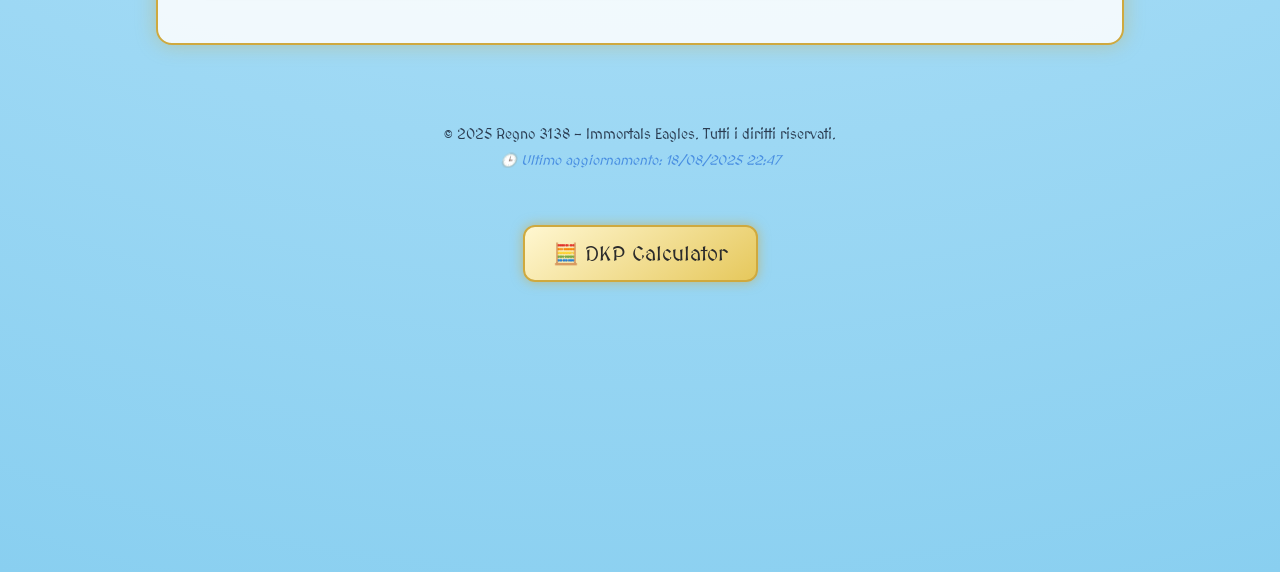
==== commit 2a0b02b9: "Update index.html" ====
--- a/index.html
+++ b/index.html
@@ -343,5 +343,14 @@
     &copy; 2025 Regno 3138 - Immortals Eagles. Tutti i diritti riservati.
     <div class="last-update">🕒 Ultimo aggiornamento: <span id="last-update">18/08/2025 22:47</span></div>
   </footer>
+
+  <!-- DKP CALCULATOR BUTTON -->
+  <div style="text-align:center; margin:40px 0;">
+    <a href="dkp-calculator.html"
+    style="display:inline-block;background: linear-gradient(145deg,#fff7d1,#e6c85c);border:2px solid #cfa93e;padding:14px 28px;border-radius:12px;font-family:'MedievalSharp', cursive;font-size:1.3rem;color:#2b2b2b;text-decoration:none;box-shadow:0 0 12px rgba(207,169,62,0.6);">
+    🧮 DKP Calculator
+    </a>
+  </div>
+
 </body>
 </html>
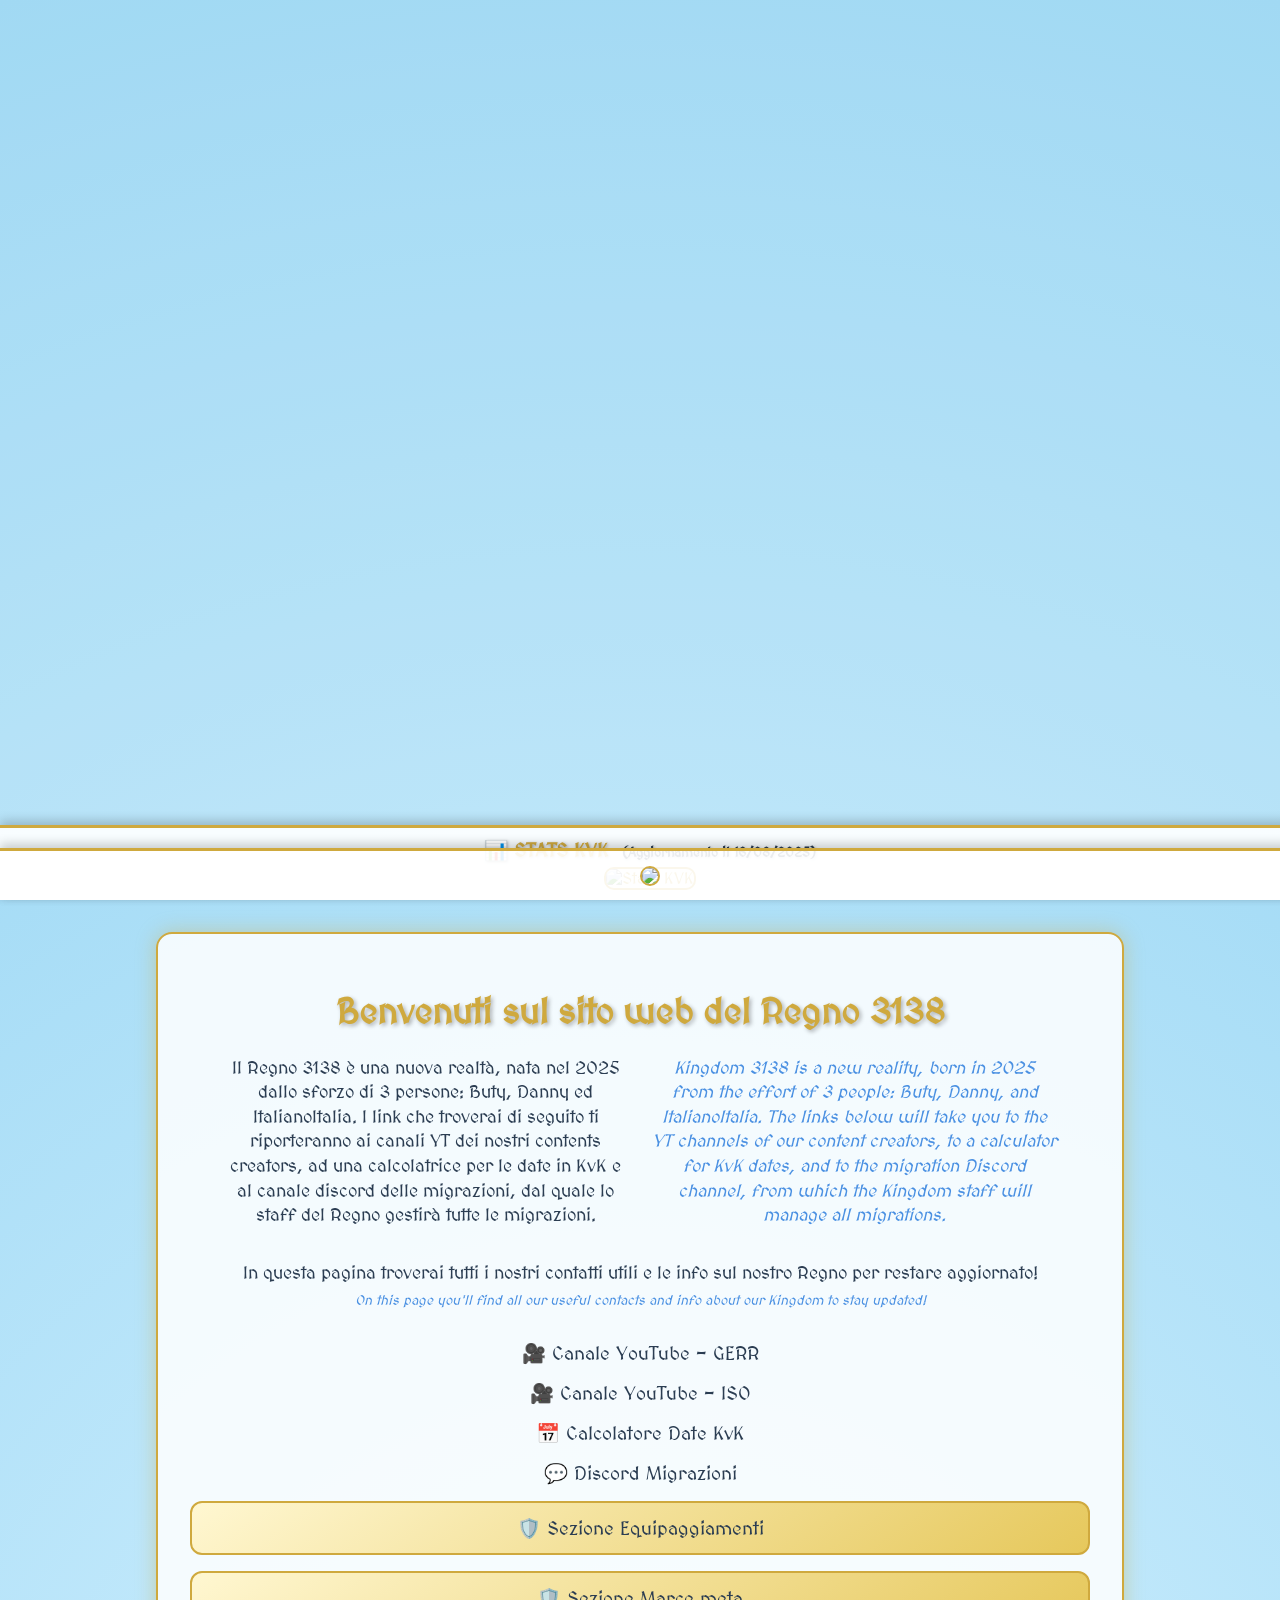
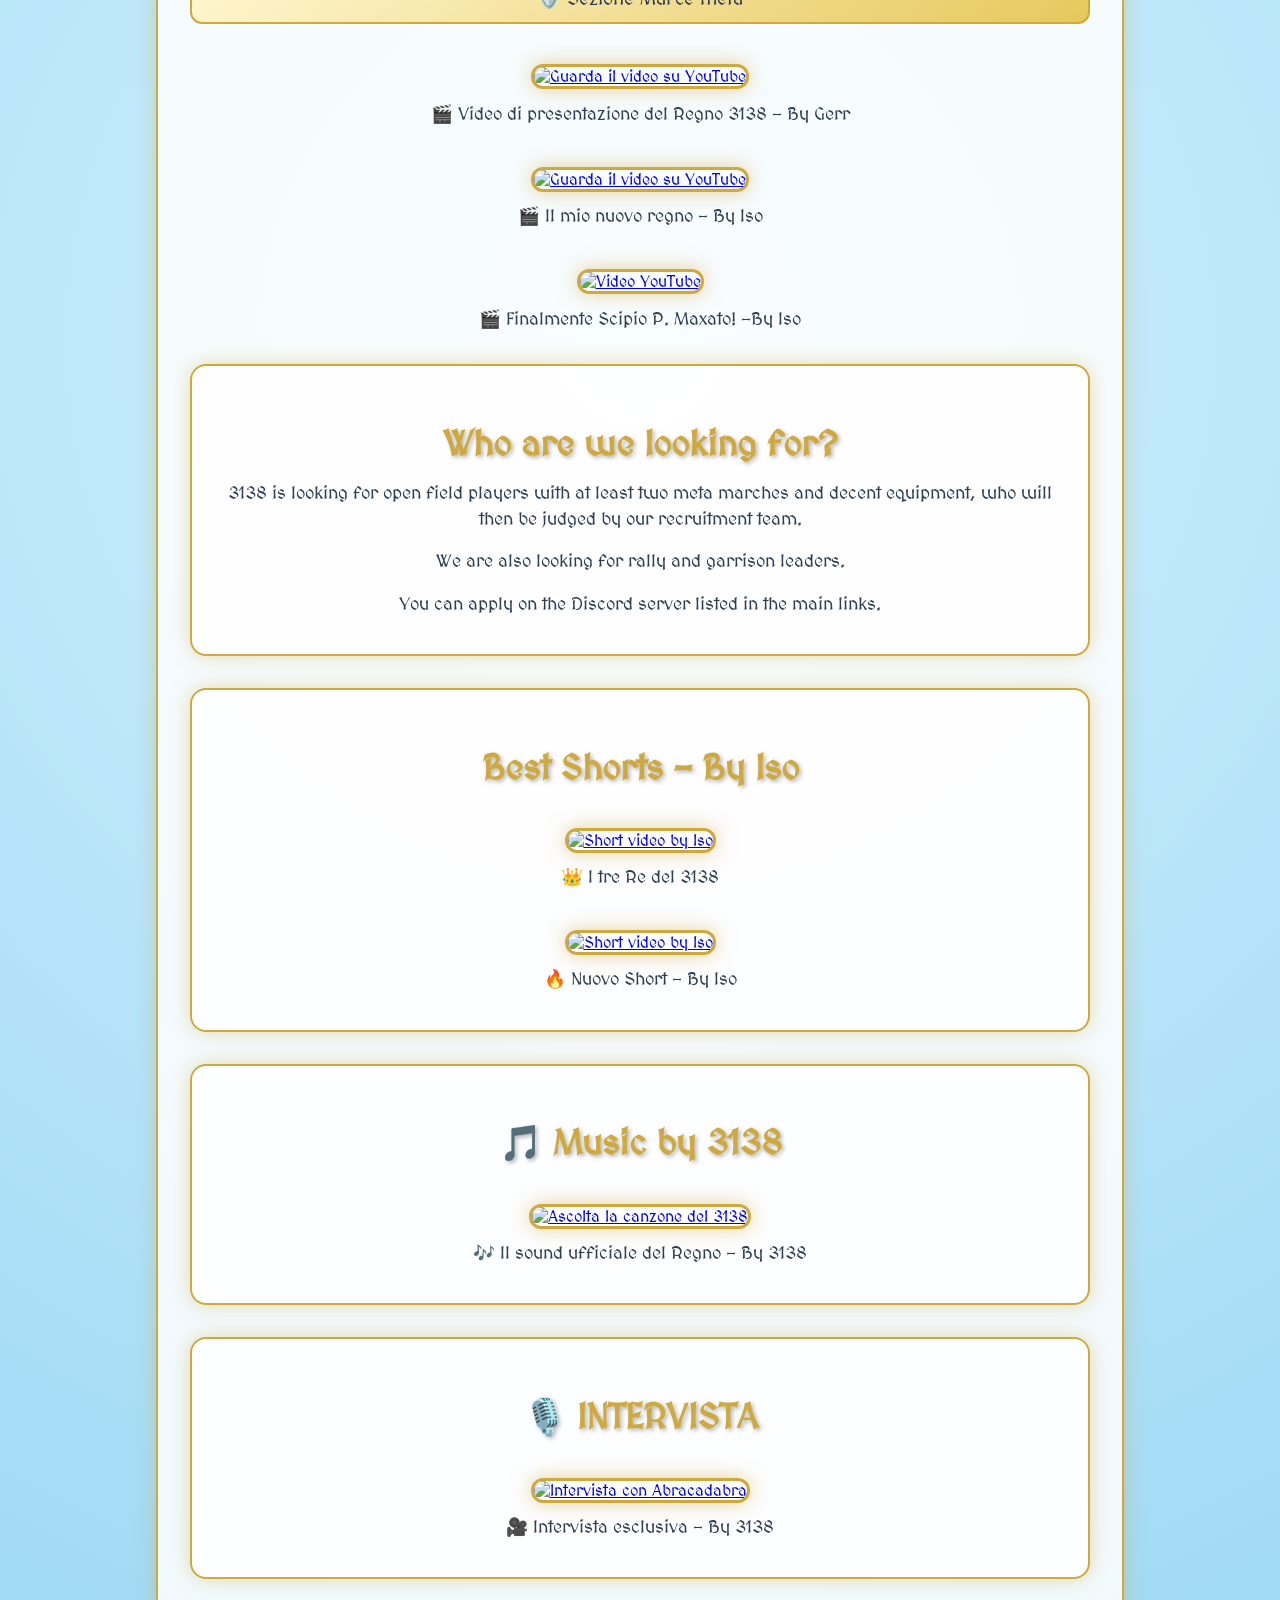
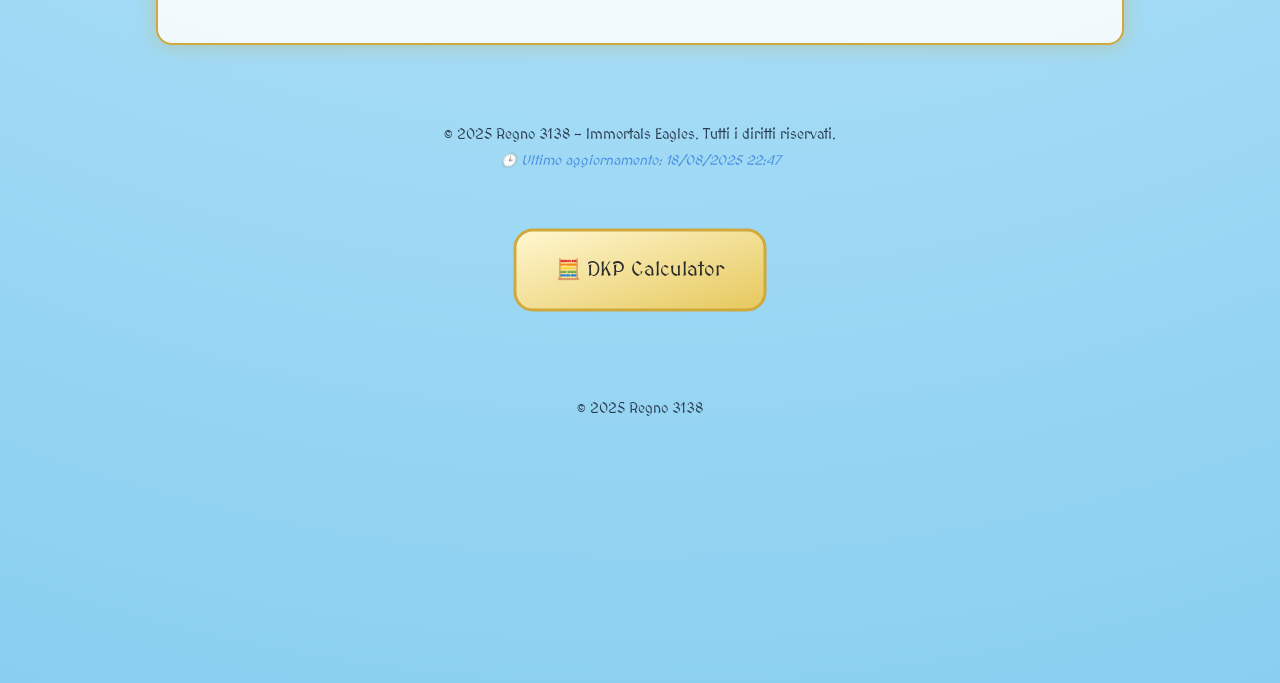
==== commit b0661241: "Update index.html" ====
--- a/index.html
+++ b/index.html
@@ -344,13 +344,43 @@
     <div class="last-update">🕒 Ultimo aggiornamento: <span id="last-update">18/08/2025 22:47</span></div>
   </footer>
 
-  <!-- DKP CALCULATOR BUTTON -->
-  <div style="text-align:center; margin:40px 0;">
-    <a href="dkp-calculator.html"
-    style="display:inline-block;background: linear-gradient(145deg,#fff7d1,#e6c85c);border:2px solid #cfa93e;padding:14px 28px;border-radius:12px;font-family:'MedievalSharp', cursive;font-size:1.3rem;color:#2b2b2b;text-decoration:none;box-shadow:0 0 12px rgba(207,169,62,0.6);">
-    🧮 DKP Calculator
-    </a>
-  </div>
+ <!-- QUI HO AGGIUNTO IL TUO BOTTONE FIGMA -->
+<div style="text-align:center; margin:40px 0;">
+
+  <a href="dkp-calculator.html" class="dkp-svg-btn">
+
+    <svg width="260" height="90" viewBox="0 0 260 90" xmlns="http://www.w3.org/2000/svg">
+
+      <defs>
+        <linearGradient id="gradGold" x1="0" y1="0" x2="1" y2="1">
+          <stop offset="0%" stop-color="#fff7d1"/>
+          <stop offset="100%" stop-color="#e6c85c"/>
+        </linearGradient>
+      </defs>
+
+      <rect x="5" y="5" rx="18" ry="18" width="250" height="80"
+        fill="url(#gradGold)" stroke="#cfa93e" stroke-width="3"/>
+
+      <text x="50%" y="55%" dominant-baseline="middle" text-anchor="middle"
+        font-family="MedievalSharp" font-size="20" fill="#2b2b2b">
+        🧮 DKP Calculator
+      </text>
+
+    </svg>
+
+  </a>
+
+</div>
+
+</div>
+
+<div class="stats-banner">
+  <img src="stats_zone5.png">
+</div>
+
+<footer>
+© 2025 Regno 3138
+</footer>
 
 </body>
 </html>
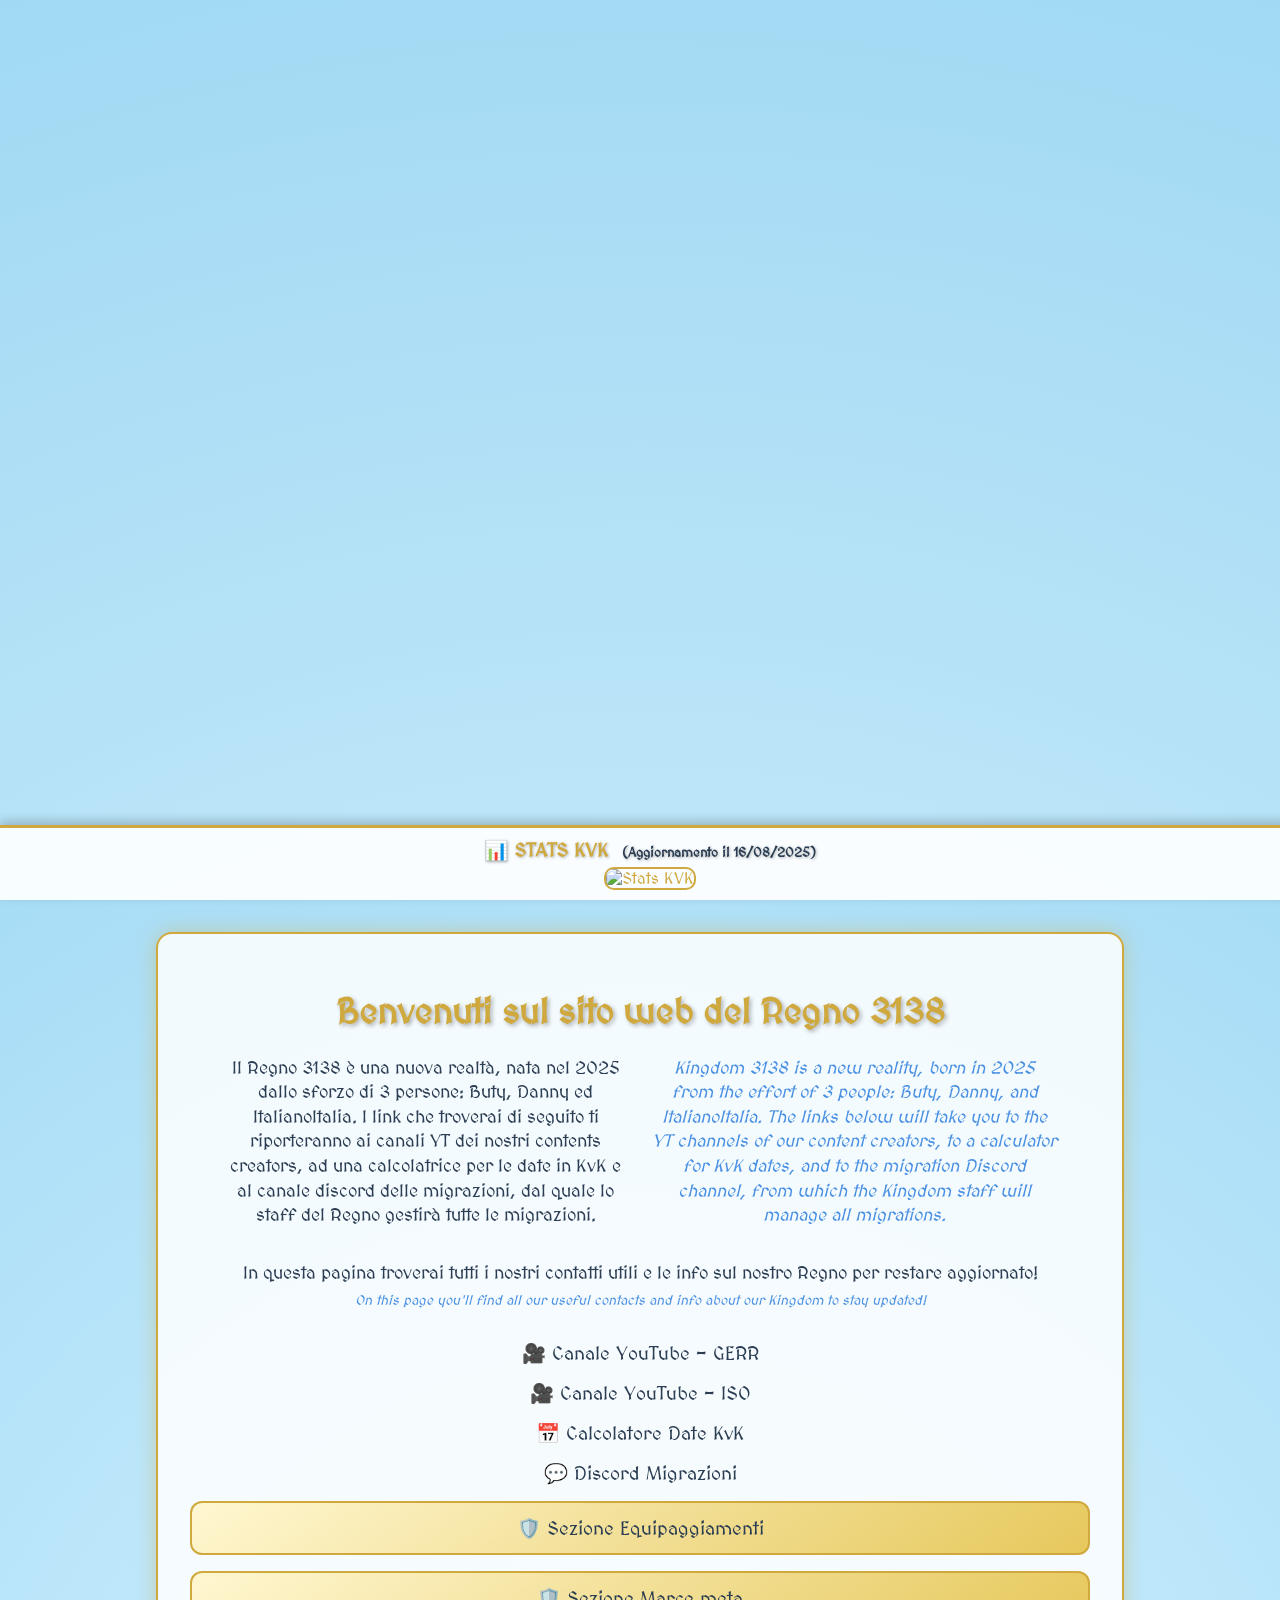
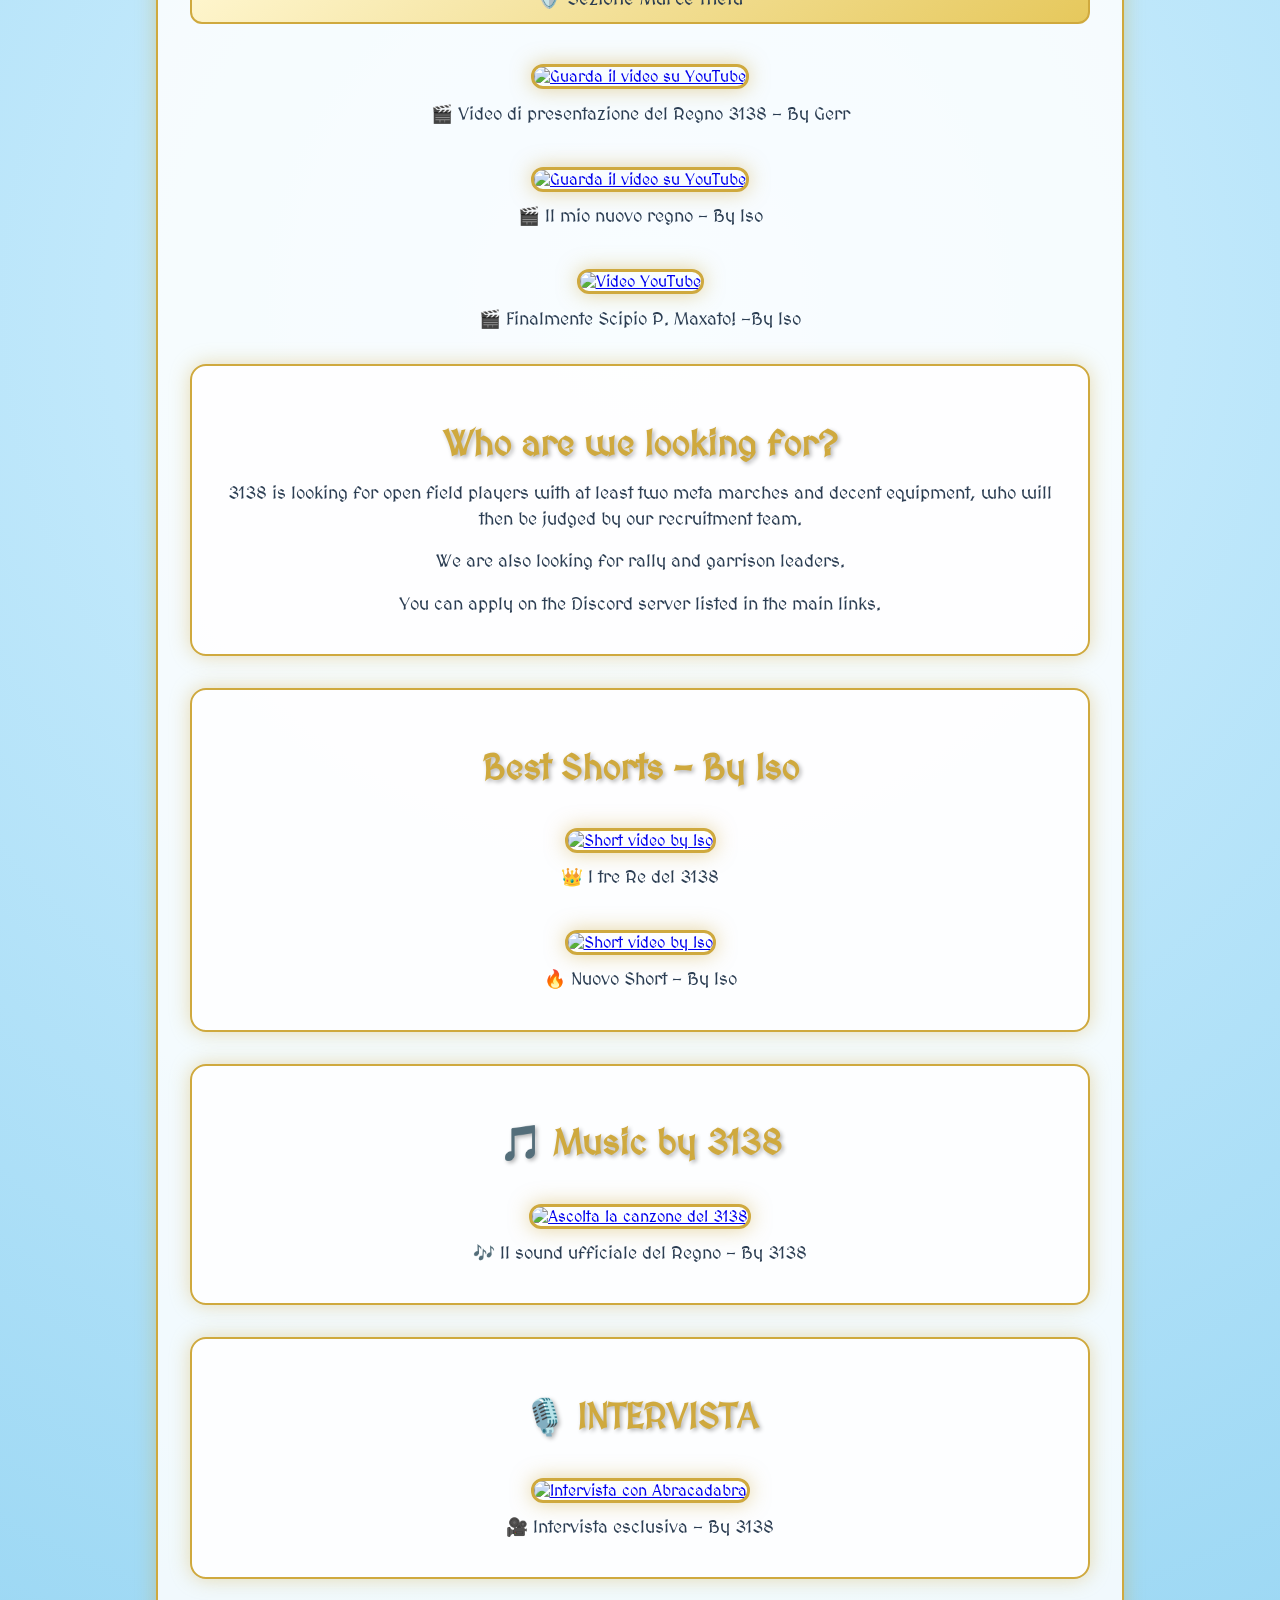
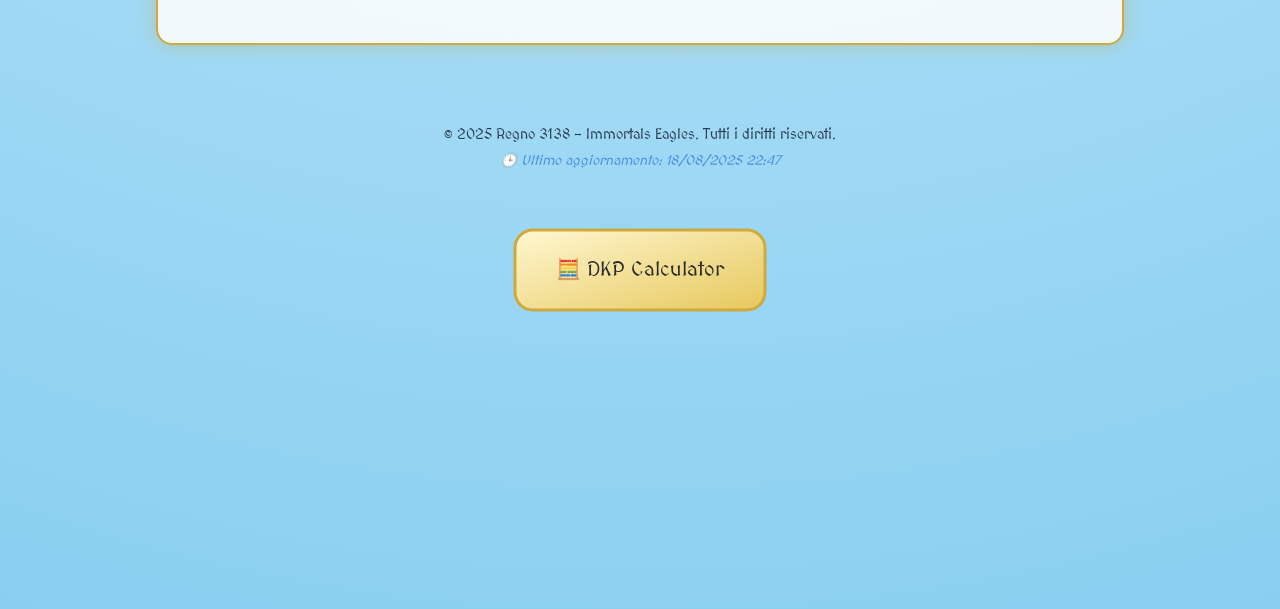
==== commit 5af79499: "Update index.html" ====
--- a/index.html
+++ b/index.html
@@ -372,15 +372,5 @@
 
 </div>
 
-</div>
-
-<div class="stats-banner">
-  <img src="stats_zone5.png">
-</div>
-
-<footer>
-© 2025 Regno 3138
-</footer>
-
 </body>
 </html>
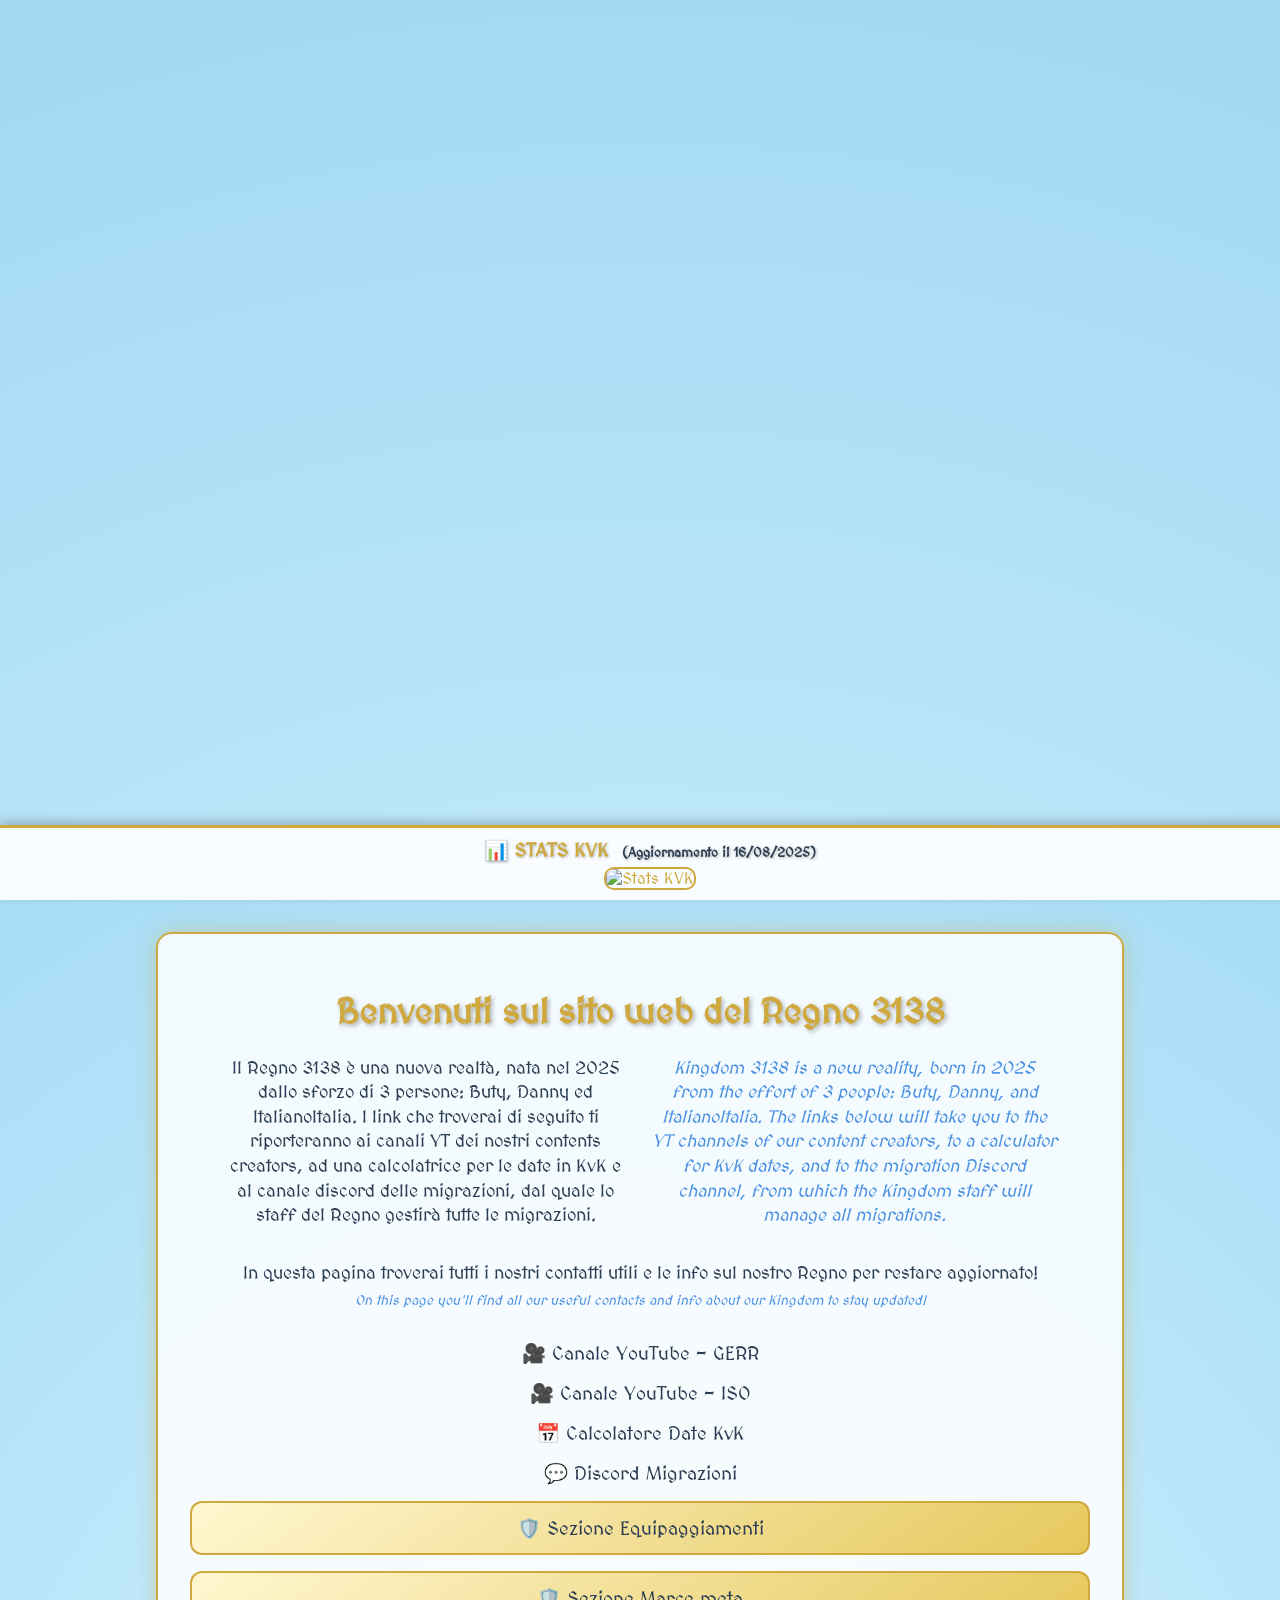
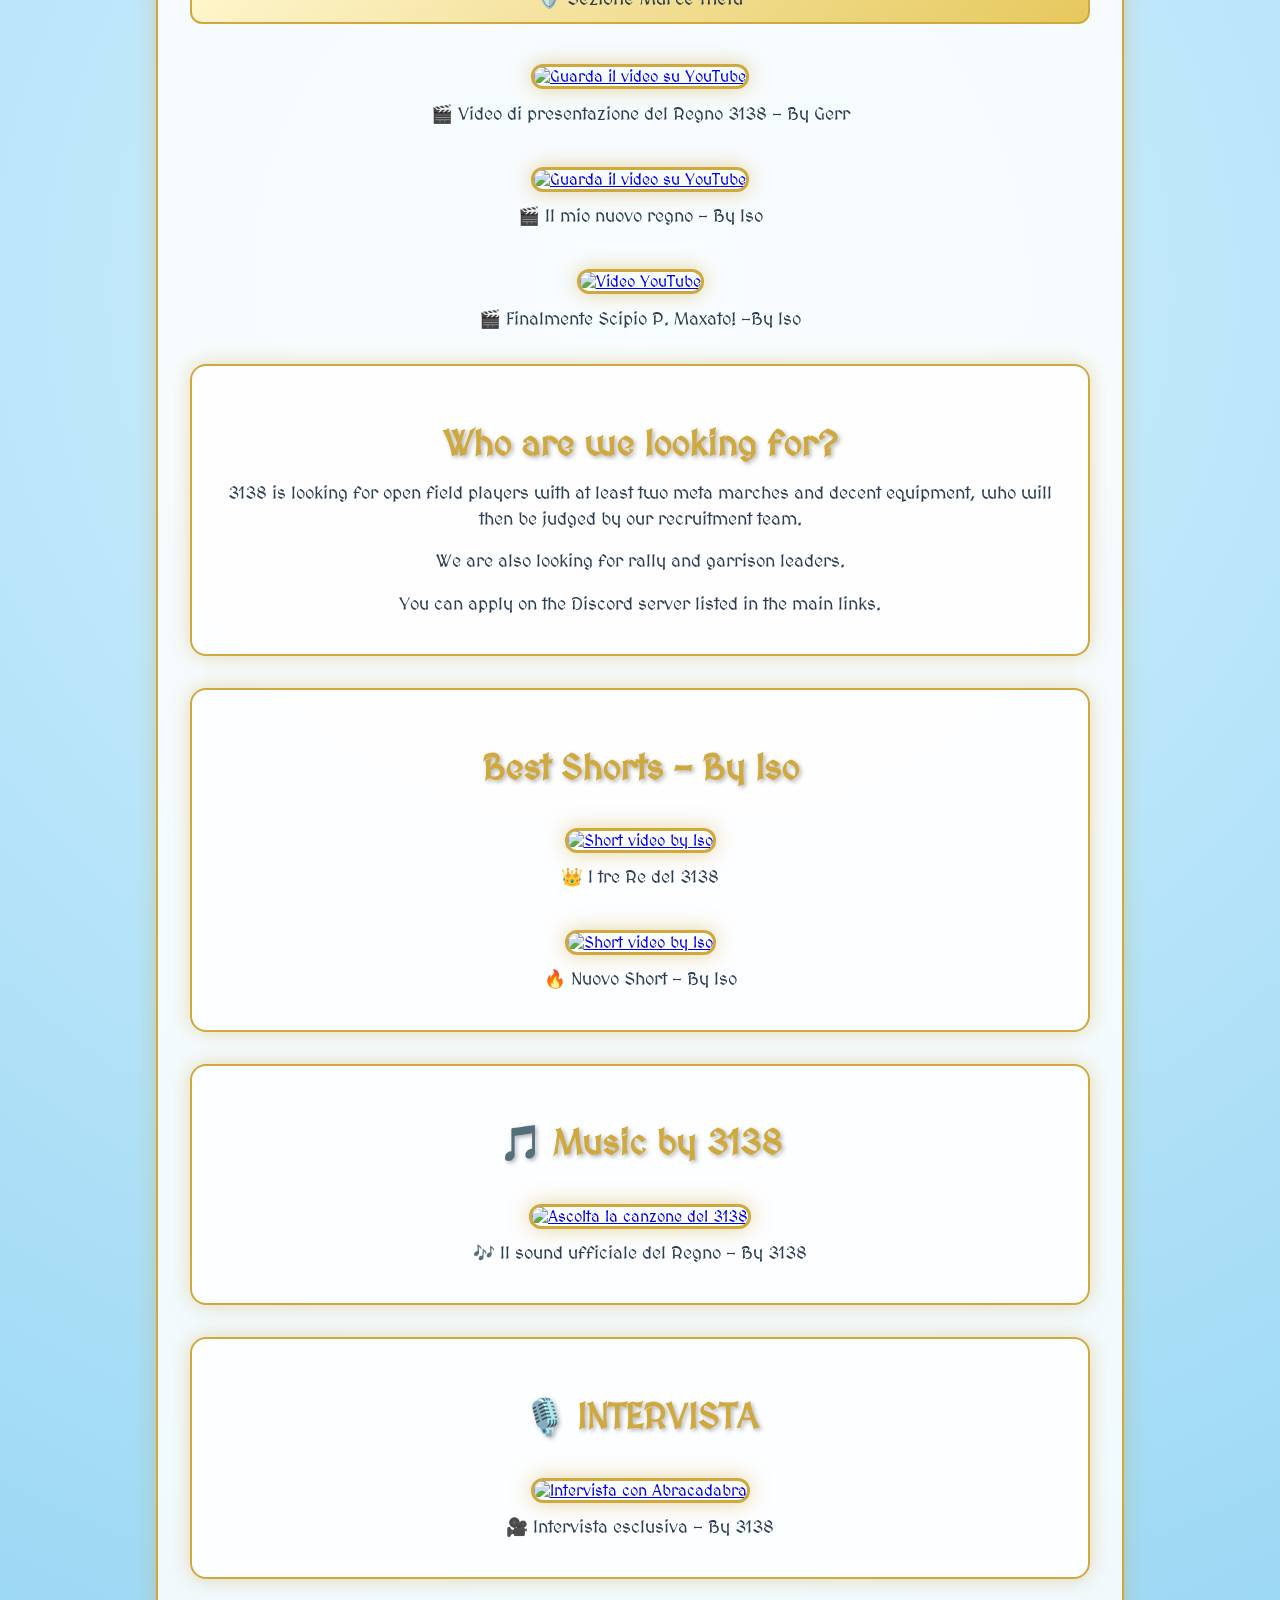
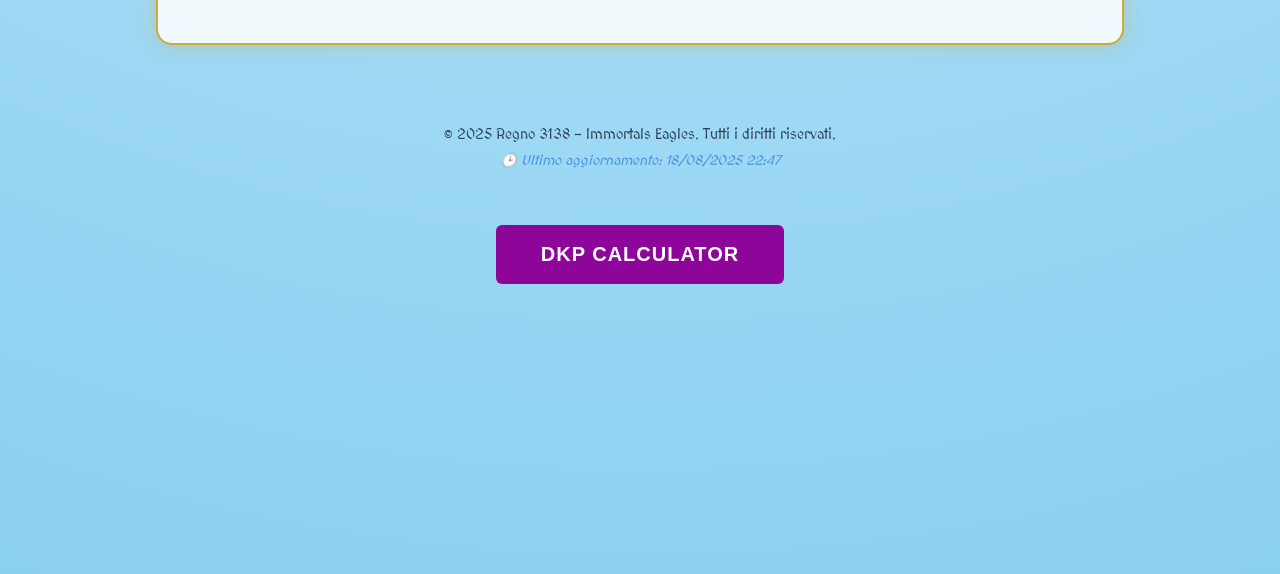
==== commit 372b936a: "Update index.html" ====
--- a/index.html
+++ b/index.html
@@ -236,6 +236,35 @@
       border-radius: 10px;
       border: 2px solid #cfa93e;
     }
+
+    /* 🔥 NUOVO BOTTONE FIGMA */
+.figma-btn-container {
+  text-align:center; 
+  margin:40px 0;
+}
+
+.figma-btn {
+  background: #8D0599;
+  color: white;
+  padding: 18px 45px;
+  font-size: 20px;
+  border: none;
+  border-radius: 6px;
+  cursor: pointer;
+  font-weight: bold;
+  letter-spacing: 1px;
+  transition: all 0.3s ease;
+}
+
+.figma-btn:hover {
+  background: #F046FF;
+  transform: scale(1.05);
+  box-shadow: 0 10px 30px rgba(240, 70, 255, 0.6);
+}
+
+.figma-btn:active {
+  transform: scale(0.98);
+}
   </style>
 </head>
 <body>
@@ -344,26 +373,11 @@
     <div class="last-update">🕒 Ultimo aggiornamento: <span id="last-update">18/08/2025 22:47</span></div>
   </footer>
 
- <!-- QUI HO AGGIUNTO IL TUO BOTTONE FIGMA -->
-<div style="text-align:center; margin:40px 0;">
-
-  <a href="dkp-calculator.html" class="dkp-svg-btn">
-
-    <svg width="260" height="90" viewBox="0 0 260 90" xmlns="http://www.w3.org/2000/svg">
-
-      <defs>
-        <linearGradient id="gradGold" x1="0" y1="0" x2="1" y2="1">
-          <stop offset="0%" stop-color="#fff7d1"/>
-          <stop offset="100%" stop-color="#e6c85c"/>
-        </linearGradient>
-      </defs>
-
-      <rect x="5" y="5" rx="18" ry="18" width="250" height="80"
-        fill="url(#gradGold)" stroke="#cfa93e" stroke-width="3"/>
-
-      <text x="50%" y="55%" dominant-baseline="middle" text-anchor="middle"
-        font-family="MedievalSharp" font-size="20" fill="#2b2b2b">
-        🧮 DKP Calculator
+ <div class="figma-btn-container">
+  <a href="dkp-calculator.html">
+    <button class="figma-btn">DKP CALCULATOR</button>
+  </a>
+</div>
       </text>
 
     </svg>
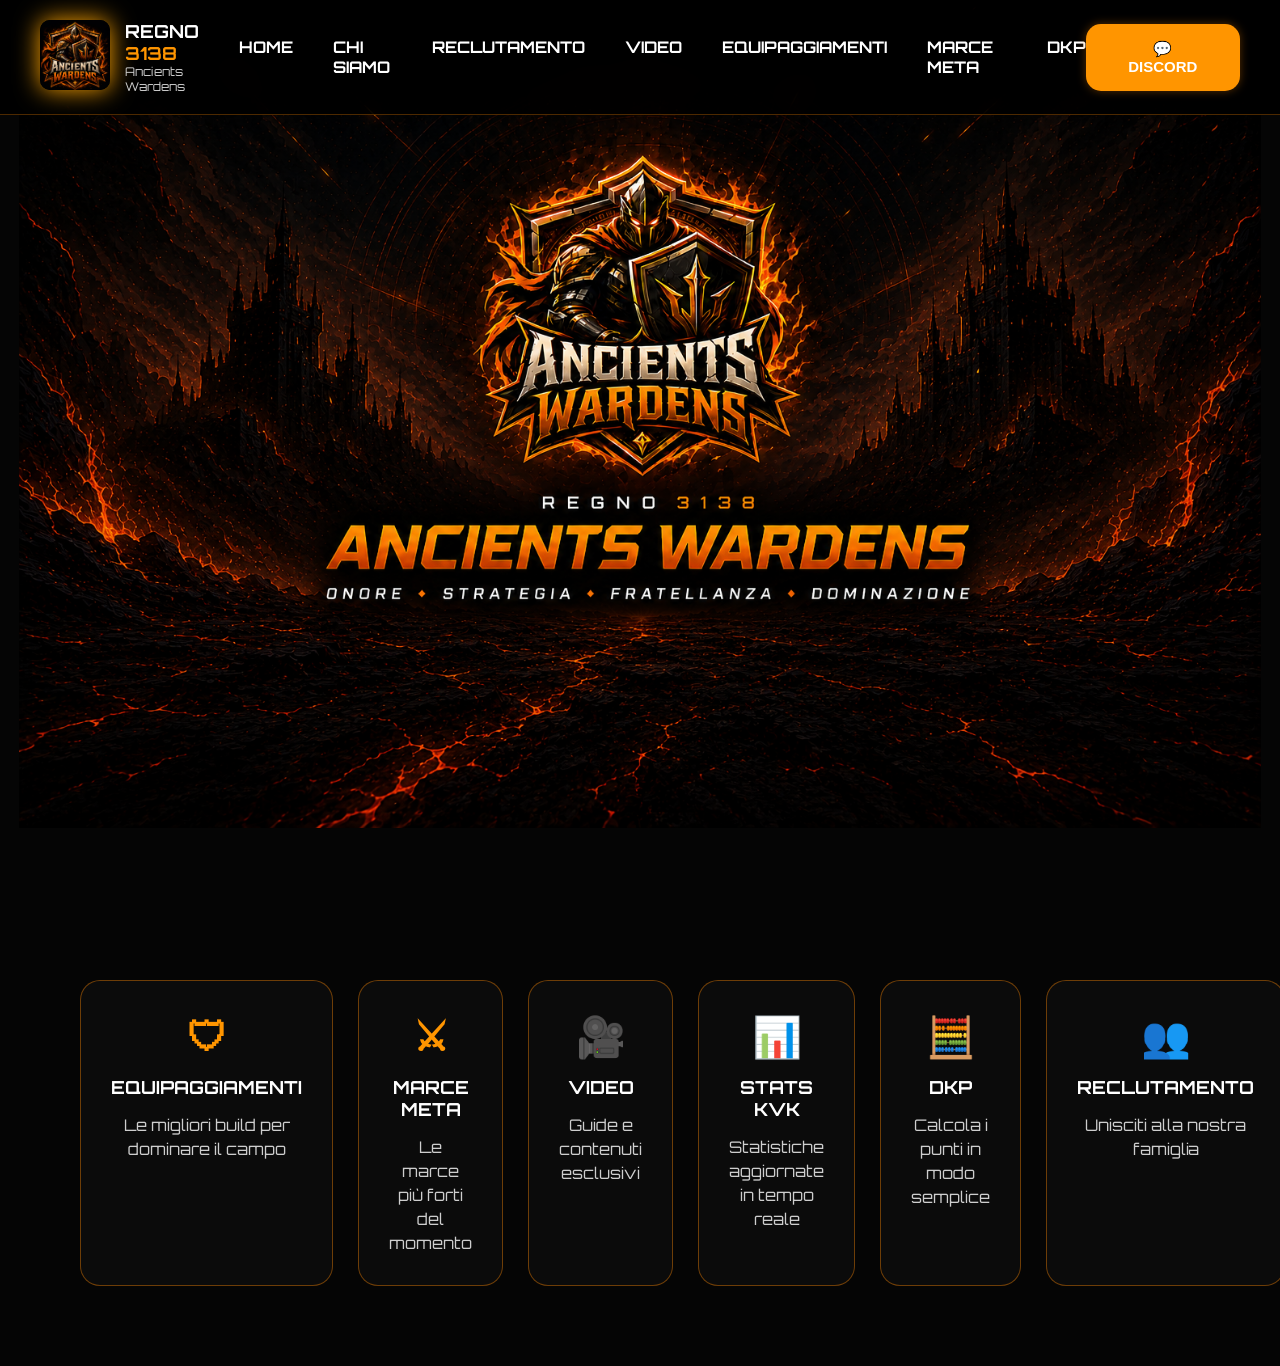
==== commit 7ff43914: "Add files via upload" ====
--- a/index.html
+++ b/index.html
@@ -1,390 +1,171 @@
 <!DOCTYPE html>
 <html lang="it">
 <head>
-  <meta charset="UTF-8" />
-  <meta name="viewport" content="width=device-width, initial-scale=1" />
-  <title>Regno 3138 - Immortals Eagles</title>
-  <link href="https://fonts.googleapis.com/css2?family=MedievalSharp&display=swap" rel="stylesheet" />
-  <style>
-    body {
-      margin: 0;
-      font-family: 'MedievalSharp', cursive;
-      background: radial-gradient(circle, #d4f1ff 0%, #89cff0 100%);
-      color: #cfa93e;
-      text-align: center;
-      padding-bottom: 250px;
-    }
+<meta charset="UTF-8">
+<meta name="viewport" content="width=device-width,initial-scale=1">
+<title>Regno 3138 | Ancients Wardens</title>
 
-    .hero {
-      position: relative;
-      background: url('sfondo.png') no-repeat center top;
-      background-size: contain;
-      height: 100vh;
-      width: 100%;
-    }
+<link rel="stylesheet" href="style.css">
 
-    .hero::after {
-      content: "";
-      position: absolute;
-      top: 0;
-      left: 0;
-      right: 0;
-      bottom: 0;
-      background: rgba(255, 255, 255, 0.2);
-      z-index: 1;
-    }
+<link href="https://fonts.googleapis.com/css2?family=Orbitron:wght@400;600;700;800&display=swap" rel="stylesheet">
 
-    @media (max-width: 768px) {
-      .hero {
-        background-size: contain;
-        height: auto;
-        padding-top: 60%;
-      }
-    }
+</head>
 
-    .content {
-      position: relative;
-      z-index: 2;
-      padding: 2rem;
-      background: rgba(255, 255, 255, 0.85);
-      border: 2px solid #cfa93e;
-      border-radius: 16px;
-      box-shadow: 0 0 20px rgba(207, 169, 62, 0.4);
-      margin: 2rem auto;
-      max-width: 900px;
-    }
+<body>
 
-    .content h1 {
-      font-size: 2.2rem;
-      margin-bottom: 1rem;
-      color: #cfa93e;
-      text-shadow: 2px 2px 4px rgba(0,0,0,0.3);
-      word-wrap: break-word;
-      overflow-wrap: break-word;
-    }
+<nav>
 
-    @media (max-width: 480px) {
-      .content h1 {
-        font-size: 1.6rem;
-      }
-    }
+<div class="logo-area">
 
-    .update-date {
-      font-size: 0.8rem;
-      color: #4a90e2;
-      font-style: italic;
-      margin-left: 10px;
-    }
+<div class="logo">
+<img src="assets/logo.png">
+</div>
 
-    .content p {
-      margin-top: 1rem;
-      margin-bottom: 0.3rem;
-      color: #2b3d52;
-      font-size: 1.1rem;
-      line-height: 1.5;
-    }
+<div>
 
-    .english {
-      font-size: 0.85rem;
-      color: #4a90e2;
-      font-style: italic;
-      margin-bottom: 1rem;
-    }
+<h2>REGNO <span>3138</span></h2>
 
-    .links {
-      margin-top: 2rem;
-      display: flex;
-      flex-direction: column;
-      gap: 1rem;
-    }
-
-    .links a {
-      color: #2b3d52;
-      text-decoration: none;
-      font-size: 1.2rem;
-      transition: all 0.3s ease;
-    }
-
-    .links a:hover {
-      color: #cfa93e;
-      text-shadow: 0 0 6px rgba(207,169,62,0.6);
-    }
-
-    .equip-btn, .marcemeta-btn {
-      display: inline-block;
-      background: linear-gradient(145deg, #fff7d1, #e6c85c);
-      border: 2px solid #cfa93e;
-      padding: 0.8rem 1.2rem;
-      border-radius: 12px;
-      font-family: 'MedievalSharp', cursive;
-      color: #2b2b2b;
-      font-size: 1.2rem;
-      text-decoration: none;
-      transition: all 0.3s ease;
-    }
-
-    .equip-btn:hover, .marcemeta-btn:hover {
-      background: linear-gradient(145deg, #ffe88a, #d4b34a);
-      color: #000;
-      box-shadow: 0 0 20px rgba(207,169,62,0.8);
-    }
-
-    footer {
-      margin-top: 4rem;
-      padding: 1rem;
-      font-size: 0.9rem;
-      color: #2b3d52;
-    }
-
-    .last-update {
-      margin-top: 0.5rem;
-      font-size: 0.85rem;
-      color: #4a90e2;
-      font-style: italic;
-    }
-
-    .info-text {
-      display: flex;
-      justify-content: center;
-      gap: 1.5rem;
-      flex-wrap: wrap;
-      margin-top: 1.5rem;
-      margin-bottom: 2rem;
-      color: #2b3d52;
-      font-size: 1.1rem;
-      font-style: normal;
-    }
-
-    .info-text p {
-      margin: 0;
-      max-width: 45%;
-      line-height: 1.4;
-    }
-
-    .info-text .english {
-      color: #4a90e2;
-    }
-
-    @media (max-width: 600px) {
-      .info-text {
-        flex-direction: column;
-        align-items: center;
-      }
-
-      .info-text p {
-        max-width: 90%;
-        margin-bottom: 1rem;
-      }
-    }
-
-    .video-thumb {
-      margin-top: 2.5rem;
-      text-align: center;
-    }
-
-    .video-thumb img {
-      width: 100%;
-      max-width: 560px;
-      border-radius: 12px;
-      border: 3px solid #cfa93e;
-      box-shadow: 0 0 20px rgba(207, 169, 62, 0.5);
-      transition: transform 0.3s ease, box-shadow 0.3s ease;
-      cursor: pointer;
-    }
-
-    .video-thumb img:hover {
-      transform: scale(1.03);
-      box-shadow: 0 0 30px rgba(207, 169, 62, 0.8);
-    }
-
-    .video-thumb p {
-      margin-top: 0.7rem;
-      color: #2b3d52;
-      font-size: 1.1rem;
-    }
-
-    .stats-banner {
-      position: fixed;
-      bottom: 0;
-      left: 0;
-      width: 100%;
-      background: rgba(255, 255, 255, 0.9);
-      border-top: 3px solid #cfa93e;
-      text-align: center;
-      z-index: 9999;
-      padding: 10px;
-      box-shadow: 0 -4px 10px rgba(0,0,0,0.2);
-    }
-
-    .stats-banner h1 {
-      margin: 0;
-      font-size: 1.2rem;
-      color: #cfa93e;
-      text-shadow: 1px 1px 3px rgba(0,0,0,0.3);
-    }
-
-    .stats-banner h1 span {
-      font-size: 0.8rem;
-      color: #2b3d52;
-      margin-left: 8px;
-    }
-
-    .stats-banner img {
-      max-height: 200px;
-      width: auto;
-      margin-top: 5px;
-      border-radius: 10px;
-      border: 2px solid #cfa93e;
-    }
-
-    /* 🔥 NUOVO BOTTONE FIGMA */
-.figma-btn-container {
-  text-align:center; 
-  margin:40px 0;
-}
-
-.figma-btn {
-  background: #8D0599;
-  color: white;
-  padding: 18px 45px;
-  font-size: 20px;
-  border: none;
-  border-radius: 6px;
-  cursor: pointer;
-  font-weight: bold;
-  letter-spacing: 1px;
-  transition: all 0.3s ease;
-}
-
-.figma-btn:hover {
-  background: #F046FF;
-  transform: scale(1.05);
-  box-shadow: 0 10px 30px rgba(240, 70, 255, 0.6);
-}
-
-.figma-btn:active {
-  transform: scale(0.98);
-}
-  </style>
-</head>
-<body>
-  <div class="hero"></div>
-
-  <div class="content">
-    <h1>Benvenuti sul sito web del Regno 3138</h1>
-    
-    <div class="info-text">
-      <p>Il Regno 3138 è una nuova realtà, nata nel 2025 dallo sforzo di 3 persone: Buty, Danny ed ItalianoItalia. I link che troverai di seguito ti riporteranno ai canali YT dei nostri contents creators, ad una calcolatrice per le date in KvK e al canale discord delle migrazioni, dal quale lo staff del Regno gestirà tutte le migrazioni.</p>
-      <p class="english">Kingdom 3138 is a new reality, born in 2025 from the effort of 3 people: Buty, Danny, and ItalianoItalia. The links below will take you to the YT channels of our content creators, to a calculator for KvK dates, and to the migration Discord channel, from which the Kingdom staff will manage all migrations.</p>
-    </div>
-
-    <p>In questa pagina troverai tutti i nostri contatti utili e le info sul nostro Regno per restare aggiornato!</p>
-    <div class="english">On this page you'll find all our useful contacts and info about our Kingdom to stay updated!</div>
-
-    <div class="links">
-      <a href="https://www.youtube.com/@%E4%B9%A1Gerr%E4%B9%A1" target="_blank">🎥 Canale YouTube - GERR</a>
-      <a href="https://www.youtube.com/@ISOLOOO" target="_blank">🎥 Canale YouTube - ISO</a>
-      <a href="https://kingdom3138.github.io/Date-per-KvK/" target="_blank">📅 Calcolatore Date KvK</a>
-      <a href="https://discord.gg/dydZCmckdP" target="_blank">💬 Discord Migrazioni</a>
-      <a href="equipaggiamenti.html" class="equip-btn">🛡️ Sezione Equipaggiamenti</a>
-      <a href="marcemeta.html" class="marcemeta-btn">🛡️ Sezione Marce meta</a>
-    </div>
-
-    <div class="video-thumb">
-      <a href="https://youtu.be/rk3gC8dL9BE" target="_blank">
-        <img src="https://img.youtube.com/vi/rk3gC8dL9BE/hqdefault.jpg" alt="Guarda il video su YouTube">
-      </a>
-      <p>🎬 Video di presentazione del Regno 3138 - By Gerr</p>
-    </div>
-
-    <div class="video-thumb">
-      <a href="https://youtu.be/47DsW-M0Mp8?si=R1xuYLdx2qYaVECh" target="_blank" rel="noopener noreferrer">
-        <img src="https://img.youtube.com/vi/47DsW-M0Mp8/hqdefault.jpg" alt="Guarda il video su YouTube">
-      </a>
-      <p>🎬 Il mio nuovo regno - By Iso</p>
-    </div>
-
-    <div class="video-thumb">
-      <a href="https://youtu.be/9YFbZu1n0p4?si=nL4AH-gMHZbwFGO6" target="_blank" rel="noopener noreferrer">
-        <img src="https://img.youtube.com/vi/9YFbZu1n0p4/hqdefault.jpg" alt="Video YouTube">
-      </a>
-      <p>🎬 Finalmente Scipio P. Maxato! -By Iso</p>
-    </div>
-
-    <div class="content">
-      <h1>Who are we looking for?</h1>
-      <p>
-        3138 is looking for open field players with at least two meta marches and decent equipment, 
-        who will then be judged by our recruitment team.
-      </p>
-      <p>
-        We are also looking for rally and garrison leaders.
-      </p>
-      <p>
-        You can apply on the Discord server listed in the main links.
-      </p>
-    </div>
-
-    <div class="content">
-      <h1>Best Shorts - By Iso</h1>
-      <div class="video-thumb">
-        <a href="https://youtube.com/shorts/3lt3O8APol4?si=EREkdExGVPR94k1F" target="_blank" rel="noopener noreferrer">
-          <img src="https://img.youtube.com/vi/3lt3O8APol4/hqdefault.jpg" alt="Short video by Iso">
-        </a>
-        <p>👑 I tre Re del 3138</p>
-      </div>
-    <div class="video-thumb">
-      <a href="https://youtube.com/shorts/OZefg3X1F9U?si=MxcsUP7NP-5V9f6Z" target="_blank" rel="noopener noreferrer">
-        <img src="https://img.youtube.com/vi/OZefg3X1F9U/hqdefault.jpg" alt="Short video by Iso">
-      </a>
-      <p>🔥 Nuovo Short - By Iso</p>
-    </div>
-  </div>
-
-    <div class="content">
-      <h1>🎵 Music by 3138</h1>
-      <div class="video-thumb">
-        <a href="https://youtu.be/6-tFBwxf8fU?si=OIgwzKR4aD-_X9oH" target="_blank" rel="noopener noreferrer">
-          <img src="https://img.youtube.com/vi/6-tFBwxf8fU/hqdefault.jpg" alt="Ascolta la canzone del 3138">
-        </a>
-        <p>🎶 Il sound ufficiale del Regno - By 3138</p>
-      </div>
-    </div>
-
-    <div class="content">
-      <h1>🎙️ INTERVISTA </h1>
-      <div class="video-thumb">
-        <a href="https://youtu.be/Iua_PzZO-pk?si=9i5WSzaeyWgLzsgl" target="_blank" rel="noopener noreferrer">
-          <img src="https://img.youtube.com/vi/Iua_PzZO-pk/hqdefault.jpg" alt="Intervista con Abracadabra">
-        </a>
-        <p>🎥 Intervista esclusiva - By 3138</p>
-      </div>
-    </div>
-
-  </div>
-
-  <div class="stats-banner">
-    <h1>📊 STATS KVK <span>(Aggiornamento il 16/08/2025)</span></h1>
-    <img src="stats_zone5.png" alt="Stats KVK">
-  </div>
-
-  <footer>
-    &copy; 2025 Regno 3138 - Immortals Eagles. Tutti i diritti riservati.
-    <div class="last-update">🕒 Ultimo aggiornamento: <span id="last-update">18/08/2025 22:47</span></div>
-  </footer>
-
- <div class="figma-btn-container">
-  <a href="dkp-calculator.html">
-    <button class="figma-btn">DKP CALCULATOR</button>
-  </a>
-</div>
-      </text>
-
-    </svg>
-
-  </a>
+<p>Ancients Wardens</p>
 
 </div>
 
+</div>
+
+<ul>
+
+<li class="active">HOME</li>
+
+<li><a href="chi-siamo.html">CHI SIAMO</a></li>
+
+<li>RECLUTAMENTO</li>
+
+<li>VIDEO</li>
+
+<li>
+<a href="equipaggiamenti.html">
+EQUIPAGGIAMENTI
+</a>
+</li>
+
+<li>
+<a href="marcemeta.html">
+MARCE META
+</a>
+</li>
+
+<li>
+<a href="dkp-calculator.html">
+DKP
+</a>
+</li>
+
+</ul>
+
+<a href="https://discord.gg/dydZCmckdP" target="_blank">
+
+<button class="discord-btn">
+
+💬 DISCORD
+
+</button>
+
+</a>
+
+</nav>
+
+
+<section class="hero">
+
+<div class="hero-content">
+
+</section>
+
+<section class="cards">
+
+<div class="card">
+
+<h3>🛡</h3>
+
+<h2>EQUIPAGGIAMENTI</h2>
+
+<p>
+Le migliori build
+per dominare il campo
+</p>
+
+</div>
+
+
+<div class="card">
+
+<h3>⚔</h3>
+
+<h2>MARCE META</h2>
+
+<p>
+Le marce più forti
+del momento
+</p>
+
+</div>
+
+
+<div class="card">
+
+<h3>🎥</h3>
+
+<h2>VIDEO</h2>
+
+<p>
+Guide e contenuti
+esclusivi
+</p>
+
+</div>
+
+
+<div class="card">
+
+<h3>📊</h3>
+
+<h2>STATS KVK</h2>
+
+<p>
+Statistiche aggiornate
+in tempo reale
+</p>
+
+</div>
+
+
+<div class="card">
+
+<h3>🧮</h3>
+
+<h2>DKP</h2>
+
+<p>
+Calcola i punti
+in modo semplice
+</p>
+
+</div>
+
+
+<div class="card">
+
+<h3>👥</h3>
+
+<h2>RECLUTAMENTO</h2>
+
+<p>
+Unisciti
+alla nostra famiglia
+</p>
+
+</div>
+
+</section>
+
 </body>
-</html>
+</html>
--- a/style.css
+++ b/style.css
@@ -0,0 +1,399 @@
+@import url('https://fonts.googleapis.com/css2?family=Orbitron:wght@400;700;900&display=swap');
+
+*{
+margin:0;
+padding:0;
+box-sizing:border-box;
+}
+
+body{
+font-family:'Orbitron',sans-serif;
+background:#050505;
+color:white;
+overflow-x:hidden;
+}
+
+/* HERO */
+
+.hero{
+min-height:100vh;
+
+background:url("assets/background.jpg");
+background-size:97%;
+background-position:center top;
+background-repeat:no-repeat;
+
+display:flex;
+flex-direction:column;
+align-items:center;
+justify-content:center;
+text-align:center;
+
+position:relative;
+padding-top:120px;
+}
+
+/* NAVBAR */
+
+nav{
+position:fixed;
+top:0;
+left:0;
+width:100%;
+
+padding:20px 40px;
+
+display:flex;
+justify-content:space-between;
+align-items:center;
+
+background:rgba(0,0,0,.85);
+backdrop-filter:blur(15px);
+
+z-index:1000;
+
+border-bottom:1px solid rgba(255,136,0,.3);
+}
+
+.logo-area{
+display:flex;
+align-items:center;
+gap:15px;
+}
+
+.logo-area img{
+width:70px;
+height:70px;
+
+object-fit:cover;
+
+border-radius:10px;
+
+box-shadow:0 0 25px orange;
+}
+
+.logo-area h2{
+font-size:18px;
+}
+
+.logo-area span{
+color:#ff9500;
+}
+
+.logo-area p{
+font-size:12px;
+opacity:.8;
+}
+
+/* MENU */
+
+nav ul{
+display:flex;
+list-style:none;
+gap:40px;
+}
+
+nav ul li{
+font-weight:700;
+cursor:pointer;
+}
+
+nav ul li a{
+color:white;
+text-decoration:none;
+transition:.3s;
+}
+
+nav ul li a:hover{
+color:#ff9500;
+text-shadow:0 0 15px orange;
+}
+
+/* DISCORD */
+
+.discord-btn{
+padding:16px 38px;
+
+background:#ff9500;
+
+border:none;
+
+border-radius:15px;
+
+color:white;
+
+font-weight:bold;
+
+font-size:15px;
+
+cursor:pointer;
+
+box-shadow:0 0 10px rgba(255,136,0,.35);
+
+transition:.3s;
+}
+
+.discord-btn:hover{
+transform:translateY(-2px);
+
+box-shadow:0 0 18px rgba(255,136,0,.6);
+}
+
+/* TESTI HERO */
+
+.realm{
+letter-spacing:8px;
+font-size:25px;
+margin-bottom:15px;
+}
+
+.hero h1{
+font-size:90px;
+
+background:linear-gradient(to bottom,#ffcb66,#ff8800);
+
+-webkit-background-clip:text;
+-webkit-text-fill-color:transparent;
+
+text-shadow:0 0 35px orange;
+
+margin-bottom:25px;
+}
+
+.subtitle{
+font-size:24px;
+margin-bottom:40px;
+opacity:.9;
+}
+
+/* BOTTONI */
+
+.buttons{
+display:flex;
+gap:25px;
+margin-top:40px;
+}
+
+.btn,
+.buttons button{
+
+padding:22px 50px;
+
+border-radius:18px;
+
+border:none;
+
+font-family:'Orbitron',sans-serif;
+
+font-weight:900;
+
+cursor:pointer;
+
+transition:.3s;
+}
+
+.primary,
+.buttons button:first-child{
+
+background:#ff9500;
+color:white;
+
+box-shadow:0 0 40px orange;
+}
+
+.secondary,
+.buttons button:last-child{
+
+background:transparent;
+
+border:2px solid orange;
+
+color:white;
+}
+
+.buttons button:hover{
+transform:translateY(-3px);
+}
+
+/* CARDS */
+
+.cards{
+display:grid;
+
+grid-template-columns:repeat(6,1fr);
+
+gap:25px;
+
+padding:80px;
+
+background:#050505;
+}
+
+.card{
+background:#0b0b0b;
+
+padding:30px;
+
+border:1px solid rgba(255,136,0,.4);
+
+border-radius:20px;
+
+text-align:center;
+
+transition:.4s;
+}
+
+.card:hover{
+transform:translateY(-10px);
+
+box-shadow:0 0 30px orange;
+}
+
+.card h3{
+margin-bottom:15px;
+color:#ff9500;
+font-size:40px;
+}
+
+.card h2{
+margin-bottom:15px;
+font-size:18px;
+}
+
+.card p{
+opacity:.8;
+line-height:1.5;
+}
+
+/* RESPONSIVE */
+
+@media(max-width:1200px){
+
+.cards{
+grid-template-columns:repeat(3,1fr);
+}
+
+.hero h1{
+font-size:60px;
+}
+
+}
+
+@media(max-width:700px){
+
+nav{
+flex-direction:column;
+gap:20px;
+}
+
+nav ul{
+gap:15px;
+flex-wrap:wrap;
+justify-content:center;
+}
+
+.cards{
+grid-template-columns:1fr;
+padding:30px;
+}
+
+.hero h1{
+font-size:40px;
+}
+
+.buttons{
+flex-direction:column;
+}
+
+}
+
+/* ===== MOBILE ===== */
+
+@media (max-width:768px){
+
+nav{
+padding:15px;
+
+flex-direction:column;
+
+gap:15px;
+}
+
+nav ul{
+
+flex-wrap:wrap;
+
+justify-content:center;
+
+gap:15px;
+}
+
+.logo-area{
+flex-direction:column;
+text-align:center;
+}
+
+.logo-area img{
+width:60px;
+height:60px;
+}
+
+.hero{
+
+padding:20px;
+
+background-size:cover;
+}
+
+.hero h1{
+font-size:38px;
+line-height:1.1;
+}
+
+.subtitle{
+font-size:16px;
+padding:0 15px;
+}
+
+.buttons{
+
+flex-direction:column;
+
+width:100%;
+
+align-items:center;
+}
+
+.btn,
+button{
+
+width:90%;
+max-width:320px;
+}
+
+.cards{
+
+grid-template-columns:1fr;
+
+padding:25px;
+}
+
+.card{
+padding:25px;
+}
+
+table{
+
+display:block;
+
+overflow-x:auto;
+
+white-space:nowrap;
+}
+
+.stats{
+
+grid-template-columns:1fr;
+}
+
+}
